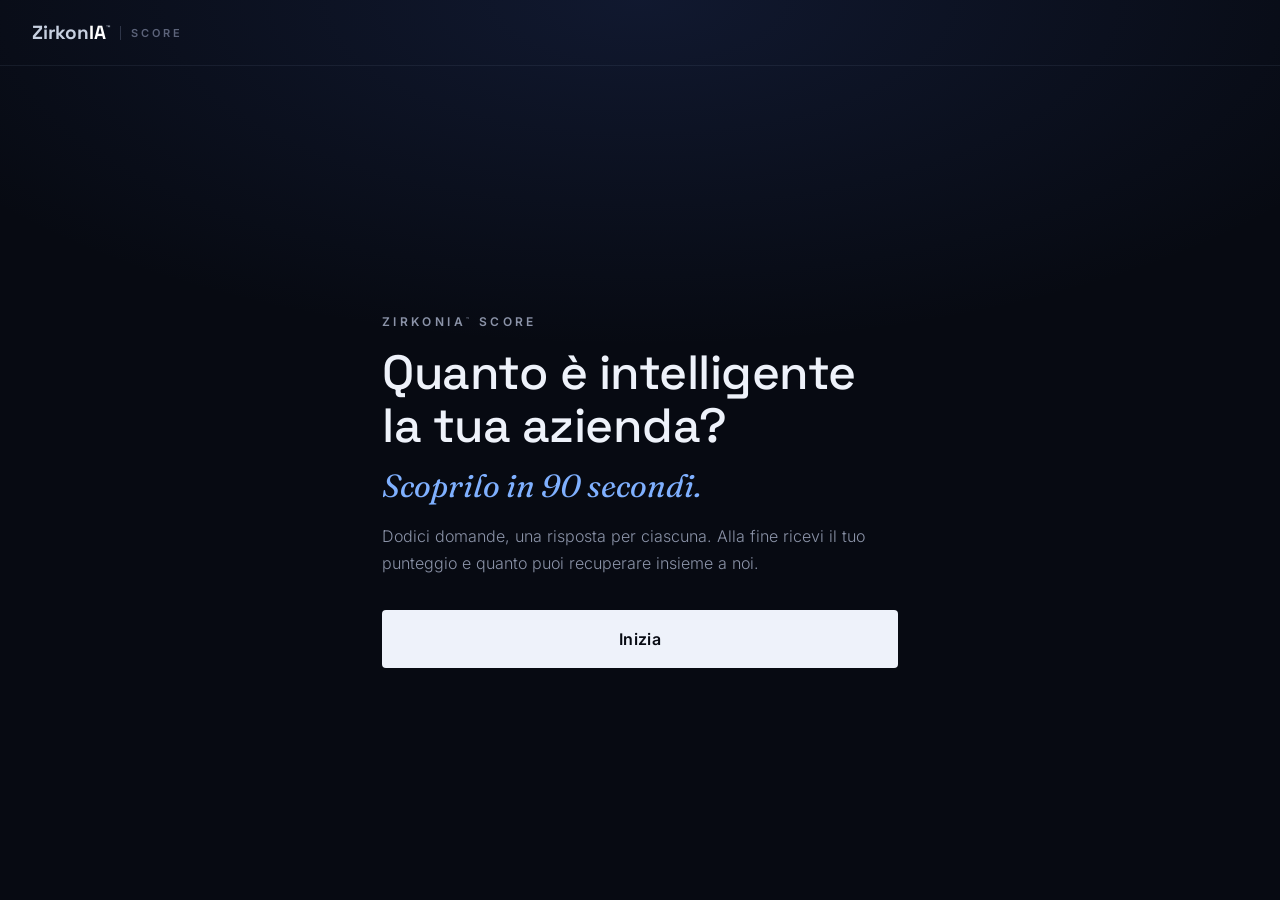
==== quiz/index.html @ eda387d1 "ZirkonIA Score: quiz su zirkonia.ai/quiz e pulsanti della landing verso il quiz - quiz/: 12 domande," ====
<!DOCTYPE html>
<html lang="it">
<head>
<meta charset="UTF-8">
<meta name="viewport" content="width=device-width, initial-scale=1, viewport-fit=cover">
<title>ZirkonIA Score | Quanto è intelligente la tua azienda?</title>
<meta name="description" content="Dodici domande, 90 secondi: scopri lo ZirkonIA Score della tua azienda e quanto puoi recuperare con un second brain.">
<meta name="robots" content="noindex">
<meta name="theme-color" content="#070a12">
<link rel="icon" href="../favicon.ico" sizes="any">
<link rel="apple-touch-icon" href="../apple-touch-icon.png">
<link rel="stylesheet" href="../fonts.css">
<link rel="stylesheet" href="quiz.css">
</head>
<body>

<header class="qz-nav">
  <a class="qz-logo" href="../" aria-label="ZirkonIA, torna al sito">Zirkon<span class="ia">IA</span><sup class="tm">™</sup></a>
  <span class="qz-nav-label">Score</span>
</header>

<main id="app" class="qz-main">

  <!-- Schermata 0: apertura -->
  <section class="qz-screen is-active" data-screen="intro" aria-labelledby="intro-title">
    <span class="qz-kicker">ZirkonIA<sup class="tm">™</sup> Score</span>
    <h1 id="intro-title" class="qz-title" tabindex="-1">Quanto è intelligente la tua azienda?</h1>
    <p class="qz-sub"><em>Scoprilo in 90 secondi.</em></p>
    <p class="qz-text">Dodici domande, una risposta per ciascuna. Alla fine ricevi il tuo punteggio e quanto puoi recuperare insieme a noi.</p>
    <button type="button" class="qz-btn qz-btn-primary" id="startBtn">Inizia</button>
  </section>

  <!-- Schermate 1-12: domande (riempite da quiz.js) -->
  <section class="qz-screen" data-screen="question" aria-live="polite">
    <div class="qz-progress" role="progressbar" aria-valuemin="0" aria-valuemax="12" aria-valuenow="0" aria-label="Avanzamento del quiz">
      <div class="qz-progress-bar" id="progressBar"></div>
    </div>
    <div class="qz-meta"><span id="qCount">1 / 12</span><span id="qDim"></span></div>
    <div class="qz-question" id="questionBox">
      <h2 class="qz-q" id="qText" tabindex="-1"></h2>
      <div class="qz-options" id="qOptions" role="group" aria-labelledby="qText"></div>
    </div>
    <button type="button" class="qz-back" id="backBtn">← Indietro</button>
  </section>

  <!-- Schermata 13: contatti -->
  <section class="qz-screen" data-screen="form" aria-labelledby="form-title">
    <span class="qz-kicker">12 risposte su 12</span>
    <h2 id="form-title" class="qz-congrats" tabindex="-1"><span class="qz-congrats-pre">Complimenti, sei</span> <span id="congratsArch" class="qz-congrats-arch"></span></h2>
    <p class="qz-congrats-sub" id="congratsSub"></p>
    <p class="qz-ready">Il tuo ZirkonIA<sup class="tm">™</sup> Score è pronto</p>

    <!-- anteprima: punteggio di oggi visibile, il resto si sblocca con i dati -->
    <div class="qz-teaser">
      <div class="qz-ring" role="img" aria-label="Il tuo punteggio oggi">
        <svg viewBox="0 0 120 120" aria-hidden="true">
          <defs><linearGradient id="ringGrad" x1="0" y1="0" x2="1" y2="1"><stop offset="0" stop-color="#4d7fff"/><stop offset="1" stop-color="#7fb0ff"/></linearGradient></defs>
          <circle class="qz-ring-bg" cx="60" cy="60" r="52"/>
          <circle class="qz-ring-pot" id="ringPot" cx="60" cy="60" r="52"/>
          <circle class="qz-ring-now" id="ringNow" cx="60" cy="60" r="52"/>
        </svg>
        <div class="qz-ring-num"><b id="teaserScore">0</b><span>su 100</span></div>
      </div>
      <div class="qz-teaser-side">
        <p class="qz-teaser-label" id="teaserLabel">Oggi</p>
        <ul class="qz-locked" aria-label="Da sbloccare">
          <li><span>Con ZirkonIA</span><b class="qz-blur" aria-hidden="true">88</b></li>
          <li><span>Valore asset</span><b class="qz-blur" aria-hidden="true">€ 12.500</b></li>
        </ul>
      </div>
    </div>

    <p class="qz-section-kicker">Cosa ricevi</p>

    <div class="qz-report-card">
      <span class="qz-ico" aria-hidden="true"><svg viewBox="0 0 24 24" width="20" height="20" fill="none" stroke="currentColor" stroke-width="1.7" stroke-linecap="round" stroke-linejoin="round"><rect x="3" y="5" width="18" height="14" rx="2"/><path d="m3 7 9 6 9-6"/></svg></span>
      <div>
        <b>Il report completo via email</b>
        <span>Cinque dimensioni · potenziale · valore degli asset</span>
      </div>
    </div>

    <div class="qz-consult" aria-labelledby="consult-title">
      <div class="qz-consult-glow" aria-hidden="true"></div>
      <div class="qz-consult-top">
        <span class="qz-badge">Gratuita</span>
        <span class="qz-consult-ico" aria-hidden="true"><svg viewBox="0 0 24 24" width="22" height="22" fill="none" stroke="currentColor" stroke-width="1.7" stroke-linecap="round" stroke-linejoin="round"><circle cx="9" cy="8" r="3.2"/><circle cx="17" cy="9.5" r="2.6"/><path d="M3 20c0-3.3 2.7-6 6-6s6 2.7 6 6"/><path d="M15 14.6c.6-.2 1.3-.3 2-.3 2.8 0 4.5 2 4.5 5"/></svg></span>
      </div>
      <p class="qz-consult-eyebrow">In più, per te</p>
      <h3 id="consult-title" class="qz-consult-title">Consulenza<br><span class="qz-nowrap qz-hl">one-to-one</span></h3>
      <p class="qz-consult-sub">Il tuo risultato letto insieme, sulla <em>tua</em> azienda.</p>
      <ul class="qz-consult-list">
        <li><span class="qz-check-ico" aria-hidden="true"><svg viewBox="0 0 24 24" width="14" height="14" fill="none" stroke="currentColor" stroke-width="2.4" stroke-linecap="round" stroke-linejoin="round"><path d="m5 12 5 5 9-10"/></svg></span><div><b>Leggiamo insieme il tuo ZirkonIA™ Score</b>Dimensione per dimensione, da dove parti e dove puoi arrivare.</div></li>
        <li><span class="qz-check-ico" aria-hidden="true"><svg viewBox="0 0 24 24" width="14" height="14" fill="none" stroke="currentColor" stroke-width="2.4" stroke-linecap="round" stroke-linejoin="round"><path d="m5 12 5 5 9-10"/></svg></span><div><b>Scegliamo le priorità</b>Gli asset che danno più valore alla tua azienda, nell'ordine giusto.</div></li>
        <li><span class="qz-check-ico" aria-hidden="true"><svg viewBox="0 0 24 24" width="14" height="14" fill="none" stroke="currentColor" stroke-width="2.4" stroke-linecap="round" stroke-linejoin="round"><path d="m5 12 5 5 9-10"/></svg></span><div><b>Quantifichiamo l'impatto sulla tua realtà</b>Più margine, più tempo per te, meno costi ed errori: misurato sul tuo caso.</div></li>
      </ul>
      <p class="qz-consult-foot"><span class="qz-avatars" aria-hidden="true"><i>F</i><i>C</i></span>Con Federico e Cristiano del team ZirkonIA™</p>
    </div>

    <p class="qz-form-intro"><b>Sblocca il tuo risultato completo</b>Ti mostriamo subito il tuo potenziale con ZirkonIA™ e ti inviamo il report con l’invito alla consulenza.</p>
    <form id="leadForm" class="qz-form" novalidate>
      <label class="qz-field"><span>Nome</span>
        <input type="text" name="nome" autocomplete="name" required maxlength="80"></label>
      <label class="qz-field"><span>Azienda</span>
        <input type="text" name="azienda" autocomplete="organization" required maxlength="120"></label>
      <label class="qz-field"><span>Email</span>
        <input type="email" name="email" autocomplete="email" inputmode="email" required maxlength="160"></label>
      <label class="qz-field"><span>Cellulare</span>
        <input type="tel" name="cellulare" autocomplete="tel" inputmode="tel" required maxlength="30"></label>
      <!-- campo trappola contro i bot: le persone non lo vedono -->
      <label class="qz-hp" aria-hidden="true">Sito web <input type="text" name="sito" tabindex="-1" autocomplete="off"></label>
      <label class="qz-check">
        <input type="checkbox" name="privacy" required>
        <span>Ho letto l’<button type="button" class="qz-link" id="privacyOpen">informativa sulla privacy</button> e acconsento al trattamento dei miei dati per ricevere il report ed essere ricontattato per la consulenza gratuita.</span>
      </label>
      <p class="qz-error" id="formError" role="alert" hidden></p>
      <button type="submit" class="qz-btn qz-btn-primary qz-btn-glow" id="submitBtn">Scopri il tuo ZirkonIA Score <span aria-hidden="true">→</span></button>
    </form>
    <button type="button" class="qz-back" id="formBackBtn">← Indietro</button>
  </section>

  <!-- Schermata 14: risultato -->
  <section class="qz-screen" data-screen="result" aria-labelledby="result-title">
    <span class="qz-kicker qz-kicker-ok">✓ Risultato sbloccato</span>
    <p class="qz-congrats-pre qz-hello" id="resHello"></p>
    <h2 id="result-title" class="qz-congrats-arch qz-result-arch" tabindex="-1"></h2>
    <p class="qz-congrats-sub" id="archSub"></p>

    <div class="qz-card qz-result-card">
      <div class="qz-scale" aria-hidden="true">
        <div class="qz-scale-track">
          <div class="qz-scale-now" id="barNow"></div>
          <div class="qz-scale-gap" id="barGap"></div>
        </div>
        <div class="qz-marker qz-marker-now" id="mkNow"><b id="scoreNow">0</b><span>Oggi</span></div>
        <div class="qz-marker qz-marker-pot" id="mkPot"><b id="scorePot">0</b><span>Con ZirkonIA</span></div>
        <div class="qz-scale-ends"><span>0</span><span>100</span></div>
      </div>
      <p class="sr-only" id="scoreText"></p>
      <p class="qz-gap" id="gapText"></p>
    </div>

    <p class="qz-section-kicker">Un assaggio del tuo report</p>
    <ul class="qz-hints" id="hints"></ul>

    <div class="qz-mail" id="mailCard">
      <span class="qz-ico" aria-hidden="true"><svg viewBox="0 0 24 24" width="22" height="22" fill="none" stroke="currentColor" stroke-width="1.7" stroke-linecap="round" stroke-linejoin="round"><rect x="3" y="5" width="18" height="14" rx="2"/><path d="m3 7 9 6 9-6"/></svg></span>
      <div>
        <b>Controlla la tua email</b>
        <span id="mailText">Ti abbiamo inviato il report completo.</span>
        <small>Non lo trovi? Guarda anche in Spam o in Promozioni.</small>
        <small class="qz-mail-test" id="mailTest" hidden>Anteprima: l’invio non è ancora collegato.</small>
      </div>
    </div>

    <div class="qz-consult qz-consult-cta">
      <div class="qz-consult-glow" aria-hidden="true"></div>
      <div class="qz-consult-top"><span class="qz-badge">Gratuita</span></div>
      <h3 class="qz-consult-title">Il prossimo passo:<br><span class="qz-hl">consulenza one-to-one</span></h3>
      <p class="qz-consult-sub">Leggiamo insieme il tuo risultato e trasformiamo i punti da recuperare in un percorso concreto.</p>
      <a class="qz-btn qz-btn-primary qz-btn-glow" id="bookBtn" href="#" target="_blank" rel="noopener">Prenota la tua consulenza <span aria-hidden="true">→</span></a>
    </div>
  </section>

</main>

<!-- Informativa privacy del quiz: BOZZA da far verificare a un professionista -->
<dialog class="qz-dialog" id="privacyDialog" aria-labelledby="privacy-title">
  <div class="qz-dialog-head">
    <h2 id="privacy-title">Informativa sulla privacy dello ZirkonIA<sup class="tm">™</sup> Score</h2>
    <button type="button" class="qz-close" id="privacyClose" aria-label="Chiudi">✕</button>
  </div>
  <div class="qz-dialog-body">
    <p><strong>Titolare del trattamento</strong>: CristianoGMusa di Giuseppe Musa (P.IVA 03643440922), Via Salvatore Cambosu, 42 - 09047 Selargius (CA), marchio commerciale Com &amp; Key Experience, che offre ZirkonIA™. Contatti: communikeyexperience@gmail.com, PEC cristianogmusa@postecert.it.</p>
    <p><strong>Dati raccolti</strong>: nome, azienda, email, cellulare e le risposte alle dodici domande, con il punteggio calcolato.</p>
    <p><strong>Perché</strong>: inviarti il report con il tuo ZirkonIA™ Score e ricontattarti per proporti la consulenza gratuita collegata al risultato. Base giuridica: il tuo consenso e le misure precontrattuali adottate su tua richiesta (art. 6.1.a e 6.1.b GDPR). Non usiamo i dati per pubblicità di terzi e non li vendiamo.</p>
    <p><strong>Chi li tratta</strong>: Google (Fogli, Drive e Gmail), dove salviamo le risposte e da cui inviamo il report; GitHub, che ospita la pagina. Questi fornitori possono trattare i dati anche negli Stati Uniti, con le garanzie previste dal GDPR.</p>
    <p><strong>Per quanto tempo</strong>: se non nasce una collaborazione, al massimo 24 mesi dall’ultimo contatto.</p>
    <p><strong>I tuoi diritti</strong>: accesso, correzione, cancellazione, limitazione, opposizione, portabilità e revoca del consenso in qualsiasi momento, scrivendo ai contatti sopra. Puoi anche presentare reclamo al Garante per la protezione dei dati personali.</p>
  </div>
</dialog>

<script src="data.js"></script>
<script src="score.js"></script>
<script src="quiz.js"></script>
</body>
</html>
---- fonts.css ----
/* Caratteri ospitati sul sito (da Google Fonts, licenza SIL Open Font License): solo sottoinsiemi latin e latin-ext */
/* latin-ext */
@font-face {
  font-family: 'Fraunces';
  font-style: italic;
  font-weight: 300;
  font-display: swap;
  src: url(fonts/fraunces-latin-ext-1.woff2) format('woff2');
  unicode-range: U+0100-02BA, U+02BD-02C5, U+02C7-02CC, U+02CE-02D7, U+02DD-02FF, U+0304, U+0308, U+0329, U+1D00-1DBF, U+1E00-1E9F, U+1EF2-1EFF, U+2020, U+20A0-20AB, U+20AD-20C4, U+2113, U+2C60-2C7F, U+A720-A7FF;
}
/* latin */
@font-face {
  font-family: 'Fraunces';
  font-style: italic;
  font-weight: 300;
  font-display: swap;
  src: url(fonts/fraunces-latin-2.woff2) format('woff2');
  unicode-range: U+0000-00FF, U+0131, U+0152-0153, U+02BB-02BC, U+02C6, U+02DA, U+02DC, U+0304, U+0308, U+0329, U+2000-206F, U+20AC, U+2122, U+2191, U+2193, U+2212, U+2215, U+FEFF, U+FFFD;
}
/* latin-ext */
@font-face {
  font-family: 'Fraunces';
  font-style: italic;
  font-weight: 400;
  font-display: swap;
  src: url(fonts/fraunces-latin-ext-1.woff2) format('woff2');
  unicode-range: U+0100-02BA, U+02BD-02C5, U+02C7-02CC, U+02CE-02D7, U+02DD-02FF, U+0304, U+0308, U+0329, U+1D00-1DBF, U+1E00-1E9F, U+1EF2-1EFF, U+2020, U+20A0-20AB, U+20AD-20C4, U+2113, U+2C60-2C7F, U+A720-A7FF;
}
/* latin */
@font-face {
  font-family: 'Fraunces';
  font-style: italic;
  font-weight: 400;
  font-display: swap;
  src: url(fonts/fraunces-latin-2.woff2) format('woff2');
  unicode-range: U+0000-00FF, U+0131, U+0152-0153, U+02BB-02BC, U+02C6, U+02DA, U+02DC, U+0304, U+0308, U+0329, U+2000-206F, U+20AC, U+2122, U+2191, U+2193, U+2212, U+2215, U+FEFF, U+FFFD;
}
/* latin-ext */
@font-face {
  font-family: 'Fraunces';
  font-style: italic;
  font-weight: 500;
  font-display: swap;
  src: url(fonts/fraunces-latin-ext-1.woff2) format('woff2');
  unicode-range: U+0100-02BA, U+02BD-02C5, U+02C7-02CC, U+02CE-02D7, U+02DD-02FF, U+0304, U+0308, U+0329, U+1D00-1DBF, U+1E00-1E9F, U+1EF2-1EFF, U+2020, U+20A0-20AB, U+20AD-20C4, U+2113, U+2C60-2C7F, U+A720-A7FF;
}
/* latin */
@font-face {
  font-family: 'Fraunces';
  font-style: italic;
  font-weight: 500;
  font-display: swap;
  src: url(fonts/fraunces-latin-2.woff2) format('woff2');
  unicode-range: U+0000-00FF, U+0131, U+0152-0153, U+02BB-02BC, U+02C6, U+02DA, U+02DC, U+0304, U+0308, U+0329, U+2000-206F, U+20AC, U+2122, U+2191, U+2193, U+2212, U+2215, U+FEFF, U+FFFD;
}
/* latin-ext */
@font-face {
  font-family: 'Fraunces';
  font-style: normal;
  font-weight: 400;
  font-display: swap;
  src: url(fonts/fraunces-latin-ext-3.woff2) format('woff2');
  unicode-range: U+0100-02BA, U+02BD-02C5, U+02C7-02CC, U+02CE-02D7, U+02DD-02FF, U+0304, U+0308, U+0329, U+1D00-1DBF, U+1E00-1E9F, U+1EF2-1EFF, U+2020, U+20A0-20AB, U+20AD-20C4, U+2113, U+2C60-2C7F, U+A720-A7FF;
}
/* latin */
@font-face {
  font-family: 'Fraunces';
  font-style: normal;
  font-weight: 400;
  font-display: swap;
  src: url(fonts/fraunces-latin-4.woff2) format('woff2');
  unicode-range: U+0000-00FF, U+0131, U+0152-0153, U+02BB-02BC, U+02C6, U+02DA, U+02DC, U+0304, U+0308, U+0329, U+2000-206F, U+20AC, U+2122, U+2191, U+2193, U+2212, U+2215, U+FEFF, U+FFFD;
}
/* latin-ext */
@font-face {
  font-family: 'Inter';
  font-style: normal;
  font-weight: 300;
  font-display: swap;
  src: url(fonts/inter-latin-ext-5.woff2) format('woff2');
  unicode-range: U+0100-02BA, U+02BD-02C5, U+02C7-02CC, U+02CE-02D7, U+02DD-02FF, U+0304, U+0308, U+0329, U+1D00-1DBF, U+1E00-1E9F, U+1EF2-1EFF, U+2020, U+20A0-20AB, U+20AD-20C4, U+2113, U+2C60-2C7F, U+A720-A7FF;
}
/* latin */
@font-face {
  font-family: 'Inter';
  font-style: normal;
  font-weight: 300;
  font-display: swap;
  src: url(fonts/inter-latin-6.woff2) format('woff2');
  unicode-range: U+0000-00FF, U+0131, U+0152-0153, U+02BB-02BC, U+02C6, U+02DA, U+02DC, U+0304, U+0308, U+0329, U+2000-206F, U+20AC, U+2122, U+2191, U+2193, U+2212, U+2215, U+FEFF, U+FFFD;
}
/* latin-ext */
@font-face {
  font-family: 'Inter';
  font-style: normal;
  font-weight: 400;
  font-display: swap;
  src: url(fonts/inter-latin-ext-5.woff2) format('woff2');
  unicode-range: U+0100-02BA, U+02BD-02C5, U+02C7-02CC, U+02CE-02D7, U+02DD-02FF, U+0304, U+0308, U+0329, U+1D00-1DBF, U+1E00-1E9F, U+1EF2-1EFF, U+2020, U+20A0-20AB, U+20AD-20C4, U+2113, U+2C60-2C7F, U+A720-A7FF;
}
/* latin */
@font-face {
  font-family: 'Inter';
  font-style: normal;
  font-weight: 400;
  font-display: swap;
  src: url(fonts/inter-latin-6.woff2) format('woff2');
  unicode-range: U+0000-00FF, U+0131, U+0152-0153, U+02BB-02BC, U+02C6, U+02DA, U+02DC, U+0304, U+0308, U+0329, U+2000-206F, U+20AC, U+2122, U+2191, U+2193, U+2212, U+2215, U+FEFF, U+FFFD;
}
/* latin-ext */
@font-face {
  font-family: 'Inter';
  font-style: normal;
  font-weight: 500;
  font-display: swap;
  src: url(fonts/inter-latin-ext-5.woff2) format('woff2');
  unicode-range: U+0100-02BA, U+02BD-02C5, U+02C7-02CC, U+02CE-02D7, U+02DD-02FF, U+0304, U+0308, U+0329, U+1D00-1DBF, U+1E00-1E9F, U+1EF2-1EFF, U+2020, U+20A0-20AB, U+20AD-20C4, U+2113, U+2C60-2C7F, U+A720-A7FF;
}
/* latin */
@font-face {
  font-family: 'Inter';
  font-style: normal;
  font-weight: 500;
  font-display: swap;
  src: url(fonts/inter-latin-6.woff2) format('woff2');
  unicode-range: U+0000-00FF, U+0131, U+0152-0153, U+02BB-02BC, U+02C6, U+02DA, U+02DC, U+0304, U+0308, U+0329, U+2000-206F, U+20AC, U+2122, U+2191, U+2193, U+2212, U+2215, U+FEFF, U+FFFD;
}
/* latin-ext */
@font-face {
  font-family: 'Inter';
  font-style: normal;
  font-weight: 600;
  font-display: swap;
  src: url(fonts/inter-latin-ext-5.woff2) format('woff2');
  unicode-range: U+0100-02BA, U+02BD-02C5, U+02C7-02CC, U+02CE-02D7, U+02DD-02FF, U+0304, U+0308, U+0329, U+1D00-1DBF, U+1E00-1E9F, U+1EF2-1EFF, U+2020, U+20A0-20AB, U+20AD-20C4, U+2113, U+2C60-2C7F, U+A720-A7FF;
}
/* latin */
@font-face {
  font-family: 'Inter';
  font-style: normal;
  font-weight: 600;
  font-display: swap;
  src: url(fonts/inter-latin-6.woff2) format('woff2');
  unicode-range: U+0000-00FF, U+0131, U+0152-0153, U+02BB-02BC, U+02C6, U+02DA, U+02DC, U+0304, U+0308, U+0329, U+2000-206F, U+20AC, U+2122, U+2191, U+2193, U+2212, U+2215, U+FEFF, U+FFFD;
}
/* latin-ext */
@font-face {
  font-family: 'Space Grotesk';
  font-style: normal;
  font-weight: 300;
  font-display: swap;
  src: url(fonts/space-grotesk-latin-ext-7.woff2) format('woff2');
  unicode-range: U+0100-02BA, U+02BD-02C5, U+02C7-02CC, U+02CE-02D7, U+02DD-02FF, U+0304, U+0308, U+0329, U+1D00-1DBF, U+1E00-1E9F, U+1EF2-1EFF, U+2020, U+20A0-20AB, U+20AD-20C4, U+2113, U+2C60-2C7F, U+A720-A7FF;
}
/* latin */
@font-face {
  font-family: 'Space Grotesk';
  font-style: normal;
  font-weight: 300;
  font-display: swap;
  src: url(fonts/space-grotesk-latin-8.woff2) format('woff2');
  unicode-range: U+0000-00FF, U+0131, U+0152-0153, U+02BB-02BC, U+02C6, U+02DA, U+02DC, U+0304, U+0308, U+0329, U+2000-206F, U+20AC, U+2122, U+2191, U+2193, U+2212, U+2215, U+FEFF, U+FFFD;
}
/* latin-ext */
@font-face {
  font-family: 'Space Grotesk';
  font-style: normal;
  font-weight: 400;
  font-display: swap;
  src: url(fonts/space-grotesk-latin-ext-7.woff2) format('woff2');
  unicode-range: U+0100-02BA, U+02BD-02C5, U+02C7-02CC, U+02CE-02D7, U+02DD-02FF, U+0304, U+0308, U+0329, U+1D00-1DBF, U+1E00-1E9F, U+1EF2-1EFF, U+2020, U+20A0-20AB, U+20AD-20C4, U+2113, U+2C60-2C7F, U+A720-A7FF;
}
/* latin */
@font-face {
  font-family: 'Space Grotesk';
  font-style: normal;
  font-weight: 400;
  font-display: swap;
  src: url(fonts/space-grotesk-latin-8.woff2) format('woff2');
  unicode-range: U+0000-00FF, U+0131, U+0152-0153, U+02BB-02BC, U+02C6, U+02DA, U+02DC, U+0304, U+0308, U+0329, U+2000-206F, U+20AC, U+2122, U+2191, U+2193, U+2212, U+2215, U+FEFF, U+FFFD;
}
/* latin-ext */
@font-face {
  font-family: 'Space Grotesk';
  font-style: normal;
  font-weight: 500;
  font-display: swap;
  src: url(fonts/space-grotesk-latin-ext-7.woff2) format('woff2');
  unicode-range: U+0100-02BA, U+02BD-02C5, U+02C7-02CC, U+02CE-02D7, U+02DD-02FF, U+0304, U+0308, U+0329, U+1D00-1DBF, U+1E00-1E9F, U+1EF2-1EFF, U+2020, U+20A0-20AB, U+20AD-20C4, U+2113, U+2C60-2C7F, U+A720-A7FF;
}
/* latin */
@font-face {
  font-family: 'Space Grotesk';
  font-style: normal;
  font-weight: 500;
  font-display: swap;
  src: url(fonts/space-grotesk-latin-8.woff2) format('woff2');
  unicode-range: U+0000-00FF, U+0131, U+0152-0153, U+02BB-02BC, U+02C6, U+02DA, U+02DC, U+0304, U+0308, U+0329, U+2000-206F, U+20AC, U+2122, U+2191, U+2193, U+2212, U+2215, U+FEFF, U+FFFD;
}
/* latin-ext */
@font-face {
  font-family: 'Space Grotesk';
  font-style: normal;
  font-weight: 600;
  font-display: swap;
  src: url(fonts/space-grotesk-latin-ext-7.woff2) format('woff2');
  unicode-range: U+0100-02BA, U+02BD-02C5, U+02C7-02CC, U+02CE-02D7, U+02DD-02FF, U+0304, U+0308, U+0329, U+1D00-1DBF, U+1E00-1E9F, U+1EF2-1EFF, U+2020, U+20A0-20AB, U+20AD-20C4, U+2113, U+2C60-2C7F, U+A720-A7FF;
}
/* latin */
@font-face {
  font-family: 'Space Grotesk';
  font-style: normal;
  font-weight: 600;
  font-display: swap;
  src: url(fonts/space-grotesk-latin-8.woff2) format('woff2');
  unicode-range: U+0000-00FF, U+0131, U+0152-0153, U+02BB-02BC, U+02C6, U+02DA, U+02DC, U+0304, U+0308, U+0329, U+2000-206F, U+20AC, U+2122, U+2191, U+2193, U+2212, U+2215, U+FEFF, U+FFFD;
}
/* latin-ext */
@font-face {
  font-family: 'Space Grotesk';
  font-style: normal;
  font-weight: 700;
  font-display: swap;
  src: url(fonts/space-grotesk-latin-ext-7.woff2) format('woff2');
  unicode-range: U+0100-02BA, U+02BD-02C5, U+02C7-02CC, U+02CE-02D7, U+02DD-02FF, U+0304, U+0308, U+0329, U+1D00-1DBF, U+1E00-1E9F, U+1EF2-1EFF, U+2020, U+20A0-20AB, U+20AD-20C4, U+2113, U+2C60-2C7F, U+A720-A7FF;
}
/* latin */
@font-face {
  font-family: 'Space Grotesk';
  font-style: normal;
  font-weight: 700;
  font-display: swap;
  src: url(fonts/space-grotesk-latin-8.woff2) format('woff2');
  unicode-range: U+0000-00FF, U+0131, U+0152-0153, U+02BB-02BC, U+02C6, U+02DA, U+02DC, U+0304, U+0308, U+0329, U+2000-206F, U+20AC, U+2122, U+2191, U+2193, U+2212, U+2215, U+FEFF, U+FFFD;
}

/* Montserrat (blocco in stile pieghevole), ospitato in locale */
/* latin-ext */
@font-face {
  font-family: 'Montserrat';
  font-style: normal;
  font-weight: 400 800;
  font-display: swap;
  src: url(fonts/montserrat-latin-ext.woff2) format('woff2');
  unicode-range: U+0100-02BA, U+02BD-02C5, U+02C7-02CC, U+02CE-02D7, U+02DD-02FF, U+0304, U+0308, U+0329, U+1D00-1DBF, U+1E00-1E9F, U+1EF2-1EFF, U+2020, U+20A0-20AB, U+20AD-20C0, U+2113, U+2C60-2C7F, U+A720-A7FF;
}
/* latin */
@font-face {
  font-family: 'Montserrat';
  font-style: normal;
  font-weight: 400 800;
  font-display: swap;
  src: url(fonts/montserrat-latin.woff2) format('woff2');
  unicode-range: U+0000-00FF, U+0131, U+0152-0153, U+02BB-02BC, U+02C6, U+02DA, U+02DC, U+0304, U+0308, U+0329, U+2000-206F, U+20AC, U+2122, U+2191, U+2193, U+2212, U+2215, U+FEFF, U+FFFD;
}
---- quiz/quiz.css ----
/* ZirkonIA Score: stile mobile-first, palette e caratteri del sito zirkonia.ai */
:root{
  --bg:#070a12; --bg-2:#0c1120;
  --ink:#eef2fa; --ink-dim:#8b93a8; --ink-faint:#5c637a;
  --silver:#c7d0e0; --glow:#4d7fff; --glow-2:#7fb0ff;
  --line:rgba(140,155,185,0.14); --line-2:rgba(140,155,185,0.28);
  --gold:#ffb84d;
}
*{ margin:0; padding:0; box-sizing:border-box; }
html,body{ background:var(--bg); color:var(--ink); font-family:'Inter',sans-serif; min-height:100%; -webkit-text-size-adjust:100%; }
body{
  min-height:100vh; min-height:100dvh; display:flex; flex-direction:column;
  background: radial-gradient(ellipse 90% 55% at 50% 0%, rgba(60,90,180,0.18), transparent 70%), var(--bg);
}
::selection{ background:rgba(77,127,255,0.35); }
em{ font-family:'Fraunces',serif; font-style:italic; font-weight:400; color:var(--glow-2); }
sup.tm{ font-size:.42em; font-weight:500; line-height:1; vertical-align:baseline; position:relative; top:-1.05em; margin-left:.08em; }
.sr-only{ position:absolute; width:1px; height:1px; padding:0; margin:-1px; overflow:hidden; clip:rect(0,0,0,0); white-space:nowrap; border:0; }
:focus-visible{ outline:2px solid var(--glow-2); outline-offset:3px; border-radius:4px; }

/* nav */
.qz-nav{ display:flex; align-items:center; gap:10px; padding:18px 22px; border-bottom:1px solid rgba(140,155,185,0.1); }
.qz-logo{ font-family:'Space Grotesk',sans-serif; font-weight:700; font-size:19px; letter-spacing:-0.01em; color:var(--silver); text-decoration:none; }
.qz-logo .ia{ color:#fff; }
.qz-nav-label{ font-size:11px; font-weight:600; letter-spacing:.28em; text-transform:uppercase; color:var(--ink-faint); padding-left:10px; border-left:1px solid var(--line-2); }

/* schermate */
.qz-main{ flex:1; width:100%; max-width:560px; margin:0 auto; padding:28px 22px 40px; display:flex; }
.qz-screen{ display:none; width:100%; flex-direction:column; }
.qz-screen.is-active{ display:flex; animation:qzIn .32s ease both; }
.qz-screen[data-screen="intro"]{ justify-content:center; min-height:70vh; }
@keyframes qzIn{ from{ opacity:0; transform:translateY(12px); } to{ opacity:1; transform:none; } }

.qz-kicker{ display:block; font-size:12px; font-weight:600; letter-spacing:.28em; text-transform:uppercase; color:var(--ink-dim); margin-bottom:18px; }
.qz-title{ font-family:'Space Grotesk',sans-serif; font-weight:500; font-size:clamp(34px,9vw,48px); line-height:1.1; letter-spacing:-0.01em; outline:none; }
.qz-title-sm{ font-size:clamp(28px,7.5vw,38px); }
.qz-sub{ margin-top:14px; font-size:clamp(24px,6.5vw,32px); line-height:1.2; }
.qz-text{ margin-top:18px; font-size:16px; font-weight:300; line-height:1.7; color:var(--ink-dim); }

/* bottoni */
.qz-btn{
  display:block; width:100%; margin-top:32px; text-align:center; text-decoration:none;
  font-family:'Inter',sans-serif; font-size:16px; font-weight:600; letter-spacing:.02em;
  padding:18px 24px; min-height:56px; border-radius:4px; border:1px solid transparent; cursor:pointer;
  transition:background .2s ease, transform .1s ease;
}
.qz-btn-primary{ background:var(--ink); color:var(--bg); }
.qz-btn-primary:hover{ background:var(--glow-2); }
.qz-btn-primary:active{ transform:scale(.985); }
.qz-btn[disabled]{ opacity:.6; cursor:progress; }
.qz-back{
  align-self:flex-start; margin-top:22px; padding:12px 4px; min-height:44px;
  background:none; border:none; color:var(--ink-dim); font:500 15px 'Inter',sans-serif; cursor:pointer;
}
.qz-back:hover{ color:var(--ink); }
.qz-back[hidden]{ display:none; }

/* domande */
.qz-progress{ height:4px; background:var(--line); border-radius:2px; overflow:hidden; }
.qz-progress-bar{ height:100%; width:0; background:linear-gradient(90deg,var(--glow),var(--glow-2)); transition:width .35s ease; }
.qz-meta{ display:flex; justify-content:space-between; gap:12px; margin:12px 0 22px; font-size:12px; font-weight:600; letter-spacing:.14em; text-transform:uppercase; color:var(--ink-faint); }
.qz-meta #qCount{ flex:none; white-space:nowrap; }
.qz-meta #qDim{ text-align:right; letter-spacing:.06em; }
.qz-question{ transition:opacity .18s ease, transform .18s ease; }
.qz-question.is-leaving{ opacity:0; transform:translateX(-18px); }
.qz-question.is-entering{ opacity:0; transform:translateX(18px); }
.qz-q{ font-family:'Space Grotesk',sans-serif; font-weight:500; font-size:clamp(21px,5.6vw,26px); line-height:1.3; outline:none; }
.qz-options{ display:flex; flex-direction:column; gap:10px; margin-top:22px; }
.qz-opt{
  width:100%; text-align:left; min-height:60px; padding:15px 16px;
  display:flex; align-items:center; gap:14px;
  background:rgba(140,155,185,0.06); color:var(--ink);
  border:1px solid var(--line-2); border-radius:6px;
  font:400 15.5px/1.45 'Inter',sans-serif; cursor:pointer;
  transition:border-color .15s ease, background .15s ease;
  -webkit-tap-highlight-color:transparent;
}
.qz-opt .dot{ flex:none; width:20px; height:20px; border-radius:50%; border:1.5px solid var(--ink-faint); transition:all .15s ease; }
.qz-opt:hover{ border-color:rgba(127,176,255,.55); }
.qz-opt[aria-pressed="true"]{ border-color:var(--glow-2); background:rgba(77,127,255,0.16); }
.qz-opt-unsure{ margin-top:4px; background:transparent; border-style:dashed; color:var(--silver); }
.qz-opt[aria-pressed="true"] .dot{ border-color:var(--glow-2); background:var(--glow-2); box-shadow:inset 0 0 0 4px var(--bg); }

/* apertura gratificante della schermata del form */
.qz-congrats{ font-family:'Space Grotesk',sans-serif; font-weight:500; font-size:clamp(22px,6vw,28px); line-height:1.15; color:var(--silver); outline:none; }
.qz-congrats-pre{ display:block; }
.qz-congrats-arch{ display:block; margin-top:4px; font-family:'Fraunces',serif; font-style:italic; font-weight:400; font-size:clamp(50px,15vw,72px); line-height:1;
  color:#fff; text-shadow:0 0 22px rgba(127,176,255,.55), 0 0 50px rgba(77,127,255,.3); animation:qzPop .7s .15s cubic-bezier(.2,.9,.3,1.2) both; }
@keyframes qzPop{ from{ opacity:0; transform:scale(.85) translateY(8px); } to{ opacity:1; transform:none; } }
.qz-congrats-sub{ margin-top:12px; font-size:16px; line-height:1.55; color:var(--ink-dim); }
.qz-ready{ margin-top:20px; font-size:12px; font-weight:600; letter-spacing:.2em; text-transform:uppercase; color:var(--glow-2); }
.qz-ready sup.tm{ top:-.6em; }

/* anteprima del punteggio nella schermata del form */
.qz-teaser{
  display:flex; align-items:center; gap:20px; margin-top:12px; padding:18px;
  border:1px solid var(--line-2); border-radius:8px;
  background:radial-gradient(ellipse 80% 90% at 0% 50%, rgba(77,127,255,.16), transparent 70%), rgba(140,155,185,.04);
}
.qz-ring{ position:relative; flex:none; width:124px; height:124px; }
.qz-ring svg{ width:100%; height:100%; transform:rotate(-90deg); }
.qz-ring circle{ fill:none; stroke-width:9; stroke-linecap:round; }
.qz-ring-bg{ stroke:var(--line); }
.qz-ring-pot{ stroke:rgba(127,176,255,.3); transition:stroke-dashoffset 1.2s .4s cubic-bezier(.2,.7,.2,1); }
.qz-ring-now{ stroke:url(#ringGrad); filter:drop-shadow(0 0 6px rgba(127,176,255,.55)); transition:stroke-dashoffset 1.1s cubic-bezier(.2,.7,.2,1); }
.qz-ring-num{ position:absolute; inset:0; display:flex; flex-direction:column; align-items:center; justify-content:center; }
.qz-ring-num b{ font-family:'Space Grotesk',sans-serif; font-size:42px; font-weight:600; line-height:1; }
.qz-ring-num span{ font-size:11px; color:var(--ink-dim); margin-top:3px; }
.qz-teaser-side{ min-width:0; flex:1; }
.qz-teaser-label{ font-size:12px; font-weight:600; letter-spacing:.14em; text-transform:uppercase; color:var(--silver); }
.qz-locked{ list-style:none; margin-top:10px; }
.qz-locked li{ white-space:nowrap; display:flex; justify-content:space-between; align-items:center; gap:8px; padding:6px 0; border-top:1px solid var(--line); font-size:13px; color:var(--ink-dim); }
.qz-locked li span::before{ content:"🔒"; font-size:10px; margin-right:6px; opacity:.7; }
.qz-blur{ font-family:'Space Grotesk',sans-serif; font-size:15px; font-weight:600; color:var(--glow-2); filter:blur(5px); user-select:none; white-space:nowrap; }
/* cosa ricevi: report + consulenza */
.qz-section-kicker{ margin-top:30px; font-size:12px; font-weight:600; letter-spacing:.28em; text-transform:uppercase; color:var(--ink-dim); }
.qz-report-card{ display:flex; align-items:center; gap:14px; margin-top:14px; padding:14px 16px; border:1px solid var(--line-2); border-radius:10px; background:rgba(140,155,185,.05); }
.qz-report-card b{ display:block; font-size:15.5px; font-weight:600; color:var(--ink); }
.qz-report-card span:not(.qz-ico){ display:block; margin-top:2px; font-size:13px; color:var(--ink-dim); }
.qz-ico{ flex:none; width:42px; height:42px; display:flex; align-items:center; justify-content:center; border-radius:50%;
  background:rgba(77,127,255,.14); border:1px solid rgba(127,176,255,.35); color:var(--glow-2); }

.qz-consult{
  position:relative; overflow:hidden; margin-top:14px; padding:22px 20px 20px; border-radius:14px;
  background:linear-gradient(160deg, rgba(77,127,255,.22), rgba(12,17,32,.9) 45%, rgba(7,10,18,.95));
  border:1px solid rgba(127,176,255,.45);
  box-shadow:0 0 0 1px rgba(127,176,255,.08) inset, 0 18px 50px rgba(20,40,110,.45), 0 0 40px rgba(77,127,255,.18);
}
.qz-consult::before{ content:""; position:absolute; inset:-1px; border-radius:inherit; padding:1px; pointer-events:none;
  background:linear-gradient(120deg, rgba(255,184,77,.0), rgba(255,184,77,.55), rgba(127,176,255,.0) 60%);
  -webkit-mask:linear-gradient(#000 0 0) content-box, linear-gradient(#000 0 0); -webkit-mask-composite:xor; mask-composite:exclude;
  animation:qzSheen 5s ease-in-out infinite; }
@keyframes qzSheen{ 0%,100%{ opacity:.35; } 50%{ opacity:1; } }
.qz-consult-glow{ position:absolute; width:220px; height:220px; right:-70px; top:-90px; border-radius:50%;
  background:radial-gradient(circle, rgba(127,176,255,.35), transparent 65%); pointer-events:none; }
.qz-consult > *:not(.qz-consult-glow){ position:relative; }
.qz-nowrap{ white-space:nowrap; }
.qz-hl{ color:var(--glow-2); text-shadow:0 0 18px rgba(127,176,255,.5); }
.qz-consult-top{ display:flex; justify-content:space-between; align-items:center; }
.qz-badge{ display:inline-block; padding:6px 12px; border-radius:999px; font-size:12px; font-weight:700; letter-spacing:.16em; text-transform:uppercase;
  color:#1a1206; background:linear-gradient(90deg,#ffcf7a,var(--gold)); box-shadow:0 0 18px rgba(255,184,77,.45); }
.qz-consult-ico{ width:46px; height:46px; display:flex; align-items:center; justify-content:center; border-radius:50%;
  color:var(--ink); background:rgba(127,176,255,.18); border:1px solid rgba(127,176,255,.45); }
.qz-consult-eyebrow{ margin-top:16px; font-size:12px; font-weight:600; letter-spacing:.22em; text-transform:uppercase; color:var(--glow-2); }
.qz-consult-title{ margin-top:6px; font-family:'Space Grotesk',sans-serif; font-weight:600; font-size:clamp(27px,7.6vw,34px); line-height:1.08; letter-spacing:-0.01em; color:#fff; }
.qz-consult-sub{ margin-top:8px; font-size:16px; line-height:1.5; color:var(--silver); }
.qz-consult-list{ list-style:none; margin-top:18px; display:grid; gap:14px; }
.qz-consult-list li{ display:flex; gap:12px; align-items:flex-start; font-size:14px; line-height:1.5; color:var(--ink-dim); }
.qz-consult-list b{ display:block; font-size:15.5px; font-weight:600; color:var(--ink); margin-bottom:1px; }
.qz-check-ico{ flex:none; width:24px; height:24px; margin-top:1px; display:flex; align-items:center; justify-content:center; border-radius:50%;
  color:#07101f; background:var(--glow-2); box-shadow:0 0 12px rgba(127,176,255,.55); }
.qz-consult-foot{ display:flex; align-items:center; gap:10px; margin-top:20px; padding-top:16px; border-top:1px solid rgba(127,176,255,.2); font-size:13.5px; color:var(--silver); }
.qz-avatars{ display:flex; }
.qz-avatars i{ width:30px; height:30px; display:flex; align-items:center; justify-content:center; border-radius:50%; font:600 13px 'Space Grotesk',sans-serif; font-style:normal;
  color:var(--bg); background:var(--silver); border:2px solid #0c1120; }
.qz-avatars i + i{ margin-left:-9px; background:var(--glow-2); }

.qz-form-intro{ margin-top:30px; font-size:14.5px; line-height:1.55; color:var(--ink-dim); }
.qz-form-intro b{ display:block; font-family:'Space Grotesk',sans-serif; font-size:21px; font-weight:500; color:var(--ink); margin-bottom:4px; }
.qz-btn-glow{ box-shadow:0 0 0 1px rgba(127,176,255,.3), 0 10px 30px rgba(77,127,255,.35); }
.qz-btn-glow span{ display:inline-block; margin-left:6px; transition:transform .2s ease; }
.qz-btn-glow:hover span{ transform:translateX(4px); }
@media (max-width:360px){ .qz-teaser{ gap:14px; padding:14px; } .qz-ring{ width:100px; height:100px; } }

/* form */
.qz-form{ margin-top:8px; }
.qz-field{ display:block; margin-top:16px; }
.qz-field span{ display:block; font-size:13px; font-weight:500; color:var(--silver); margin-bottom:7px; }
.qz-field input{
  width:100%; min-height:52px; padding:14px; border-radius:4px;
  background:rgba(140,155,185,0.07); border:1px solid var(--line-2); color:var(--ink);
  font:400 16px 'Inter',sans-serif;
}
.qz-field input:focus{ outline:none; border-color:var(--glow-2); box-shadow:0 0 0 3px rgba(77,127,255,.25); }
.qz-field input[aria-invalid="true"]{ border-color:#ff8a7a; }
.qz-hp{ position:absolute; left:-9999px; width:1px; height:1px; overflow:hidden; }
.qz-check{ display:flex; gap:12px; align-items:flex-start; margin-top:22px; font-size:14px; line-height:1.55; color:var(--ink-dim); cursor:pointer; }
.qz-check input{ flex:none; width:22px; height:22px; margin-top:1px; accent-color:var(--glow); }
.qz-link{ background:none; border:none; padding:0; color:var(--glow-2); font:inherit; text-decoration:underline; text-underline-offset:2px; cursor:pointer; }
.qz-error{ margin-top:16px; font-size:14px; color:#ffb3a8; }

/* risultato */
.qz-archetype{ font-family:'Fraunces',serif; font-style:italic; font-weight:400; font-size:clamp(44px,13vw,64px); line-height:1; color:var(--ink); outline:none;
  text-shadow:0 0 18px rgba(127,176,255,.35); }
.qz-archetype-sub{ margin-top:14px; font-size:17px; font-weight:300; line-height:1.6; color:var(--silver); }
.qz-scale{ position:relative; margin:92px 0 6px; padding-bottom:34px; }
.qz-scale-track{ position:relative; height:12px; border-radius:6px; background:var(--line); overflow:hidden; }
.qz-scale-now{ position:absolute; left:0; top:0; bottom:0; width:0; background:var(--silver); border-radius:6px 0 0 6px; transition:width .9s cubic-bezier(.2,.7,.2,1); }
.qz-scale-gap{ position:absolute; top:0; bottom:0; left:0; width:0;
  background:repeating-linear-gradient(135deg, rgba(127,176,255,.85) 0 6px, rgba(77,127,255,.55) 6px 12px);
  box-shadow:0 0 14px rgba(127,176,255,.6); transition:left .9s cubic-bezier(.2,.7,.2,1), width .9s .35s cubic-bezier(.2,.7,.2,1); }
.qz-marker{ position:absolute; bottom:46px; transform:translateX(-50%); display:flex; flex-direction:column; align-items:center; white-space:nowrap; transition:left .9s cubic-bezier(.2,.7,.2,1); left:0; }
.qz-marker b{ font-family:'Space Grotesk',sans-serif; font-size:30px; font-weight:600; line-height:1; }
.qz-marker span{ font-size:11px; font-weight:600; letter-spacing:.14em; text-transform:uppercase; color:var(--ink-dim); margin-top:4px; }
.qz-marker::after{ content:""; width:1px; height:10px; background:currentColor; margin-top:5px; opacity:.6; }
.qz-marker-now{ color:var(--silver); }
.qz-marker-pot{ color:var(--glow-2); }
.qz-marker-pot b{ text-shadow:0 0 14px rgba(127,176,255,.6); }
.qz-scale-ends{ position:absolute; left:0; right:0; bottom:8px; display:flex; justify-content:space-between; font-size:11px; color:var(--ink-faint); }
.qz-gap{ font-size:16px; line-height:1.6; color:var(--ink); }
.qz-gap strong{ color:var(--glow-2); font-weight:600; }
.qz-sent{ margin-top:10px; }

/* finestra privacy */
.qz-dialog{ margin:auto; width:min(560px, calc(100% - 24px)); max-height:86vh; padding:0; border:1px solid var(--line-2); border-radius:8px; background:var(--bg-2); color:var(--ink); }
.qz-dialog::backdrop{ background:rgba(3,5,10,.75); backdrop-filter:blur(4px); }
.qz-dialog-head{ position:sticky; top:0; display:flex; justify-content:space-between; align-items:flex-start; gap:12px; padding:18px 18px 12px; background:var(--bg-2); border-bottom:1px solid var(--line); }
.qz-dialog-head h2{ font:500 18px/1.3 'Space Grotesk',sans-serif; }
.qz-close{ flex:none; width:40px; height:40px; background:none; border:1px solid var(--line-2); border-radius:4px; color:var(--ink); font-size:16px; cursor:pointer; }
.qz-dialog-body{ padding:6px 18px 22px; }
.qz-dialog-body p{ margin-top:12px; font-size:14px; line-height:1.65; color:var(--ink-dim); }
.qz-dialog-body strong{ color:var(--ink); font-weight:600; }

@media (min-width:700px){
  .qz-main{ padding-top:56px; }
  .qz-nav{ padding:20px 32px; }
}
@media (prefers-reduced-motion: reduce){
  *, *::before, *::after{ animation-duration:.01ms !important; transition-duration:.01ms !important; }
}

/* schermata del risultato, in linea con quella del form */
.qz-kicker-ok{ color:#8fe3b0; }
.qz-hello{ font-family:'Space Grotesk',sans-serif; font-weight:500; font-size:clamp(22px,6vw,28px); color:var(--silver); }
.qz-result-arch{ outline:none; }
.qz-card{ margin-top:22px; padding:6px 18px 18px; border:1px solid var(--line-2); border-radius:10px;
  background:radial-gradient(ellipse 80% 90% at 100% 0%, rgba(77,127,255,.16), transparent 70%), rgba(140,155,185,.04); }
.qz-result-card .qz-scale{ margin-top:78px; }
.qz-hints{ list-style:none; margin-top:14px; display:grid; gap:10px; }
.qz-hints li{ display:flex; align-items:center; gap:12px; padding:12px 14px; border:1px solid var(--line-2); border-radius:10px; background:rgba(140,155,185,.05); }
.qz-hints li > div:first-child{ flex:1; min-width:0; }
.qz-hints small{ display:block; font-size:11px; font-weight:600; letter-spacing:.12em; text-transform:uppercase; color:var(--ink-faint); }
.qz-hints b{ display:block; margin-top:3px; font-size:14.5px; font-weight:500; line-height:1.35; color:var(--ink); }
.qz-hint-bar{ flex:none; width:56px; height:6px; border-radius:3px; background:var(--line); overflow:hidden; }
.qz-hint-bar i{ display:block; height:100%; background:linear-gradient(90deg,var(--glow),var(--glow-2)); }
.qz-hint-num{ flex:none; width:28px; text-align:right; font:600 17px 'Space Grotesk',sans-serif; color:var(--glow-2); }
.qz-hints li.qz-hint-assets{ border-color:rgba(255,184,77,.35); background:linear-gradient(90deg, rgba(255,184,77,.10), rgba(140,155,185,.04)); }
.qz-hint-value{ flex:none; font:600 19px 'Space Grotesk',sans-serif; color:var(--gold); text-shadow:0 0 14px rgba(255,184,77,.4); }
.qz-mail{ display:flex; gap:14px; align-items:flex-start; margin-top:22px; padding:16px; border-radius:10px;
  border:1px solid rgba(143,227,176,.35); background:rgba(143,227,176,.07); }
.qz-mail .qz-ico{ color:#8fe3b0; background:rgba(143,227,176,.12); border-color:rgba(143,227,176,.4); }
.qz-mail b{ display:block; font-size:16px; color:var(--ink); }
.qz-mail span:not(.qz-ico){ display:block; margin-top:3px; font-size:14px; line-height:1.5; color:var(--silver); word-break:break-word; }
.qz-mail small{ display:block; margin-top:6px; font-size:12.5px; color:var(--ink-dim); }
.qz-mail small.qz-mail-test{ color:var(--gold); }
.qz-mail small[hidden]{ display:none; }
.qz-consult-cta{ margin-top:22px; }
.qz-consult-cta .qz-consult-title{ margin-top:14px; font-size:clamp(24px,6.6vw,30px); }
.qz-consult-cta .qz-btn{ margin-top:20px; }
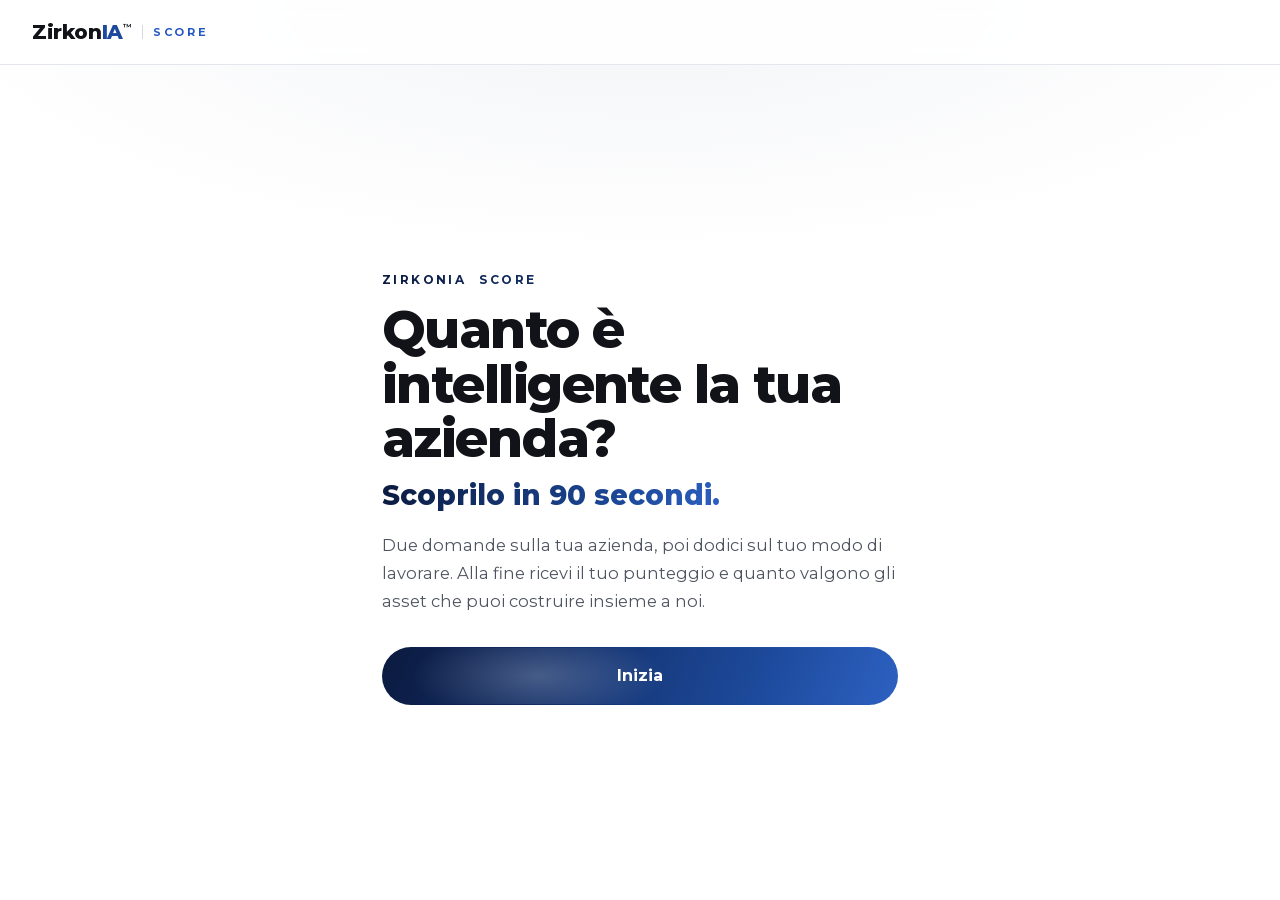
==== commit 5d39051a: "ZirkonIA Score: profilo, asset proporzionati, nuovo design orientato alla consulenza - Profilo inizi" ====
--- a/quiz/index.html
+++ b/quiz/index.html
@@ -6,7 +6,22 @@
 <title>ZirkonIA Score | Quanto è intelligente la tua azienda?</title>
 <meta name="description" content="Dodici domande, 90 secondi: scopri lo ZirkonIA Score della tua azienda e quanto puoi recuperare con un second brain.">
 <meta name="robots" content="noindex">
-<meta name="theme-color" content="#070a12">
+<link rel="canonical" href="https://zirkonia.ai/quiz/">
+<meta property="og:type" content="website">
+<meta property="og:site_name" content="ZirkonIA">
+<meta property="og:locale" content="it_IT">
+<meta property="og:url" content="https://zirkonia.ai/quiz/">
+<meta property="og:title" content="ZirkonIA Score | Quanto è intelligente la tua azienda?">
+<meta property="og:description" content="Dodici domande, 90 secondi: scopri lo ZirkonIA Score della tua azienda e quanto puoi recuperare con un second brain.">
+<meta property="og:image" content="https://zirkonia.ai/og-image.png">
+<meta property="og:image:width" content="1200">
+<meta property="og:image:height" content="630">
+<meta property="og:image:alt" content="ZirkonIA, Your Limitless brain: il secondo cervello di Com &amp; Key Experience">
+<meta name="twitter:card" content="summary_large_image">
+<meta name="twitter:title" content="ZirkonIA Score | Quanto è intelligente la tua azienda?">
+<meta name="twitter:description" content="Dodici domande, 90 secondi: scopri lo ZirkonIA Score della tua azienda e quanto puoi recuperare con un second brain.">
+<meta name="twitter:image" content="https://zirkonia.ai/og-image.png">
+<meta name="theme-color" content="#ffffff">
 <link rel="icon" href="../favicon.ico" sizes="any">
 <link rel="apple-touch-icon" href="../apple-touch-icon.png">
 <link rel="stylesheet" href="../fonts.css">
@@ -26,8 +41,25 @@
     <span class="qz-kicker">ZirkonIA<sup class="tm">™</sup> Score</span>
     <h1 id="intro-title" class="qz-title" tabindex="-1">Quanto è intelligente la tua azienda?</h1>
     <p class="qz-sub"><em>Scoprilo in 90 secondi.</em></p>
-    <p class="qz-text">Dodici domande, una risposta per ciascuna. Alla fine ricevi il tuo punteggio e quanto puoi recuperare insieme a noi.</p>
+    <p class="qz-text">Due domande sulla tua azienda, poi dodici sul tuo modo di lavorare. Alla fine ricevi il tuo punteggio e quanto valgono gli asset che puoi costruire insieme a noi.</p>
     <button type="button" class="qz-btn qz-btn-primary" id="startBtn">Inizia</button>
+  </section>
+
+  <!-- Profilo: settore e dimensione (non cambiano il punteggio, personalizzano il report) -->
+  <section class="qz-screen" data-screen="profile" aria-labelledby="profile-title">
+    <span class="qz-kicker">Prima di iniziare</span>
+    <h2 id="profile-title" class="qz-q qz-profile-title" tabindex="-1">Raccontaci la tua azienda</h2>
+    <p class="qz-profile-sub">Ci serve per darti esempi e valori sulla tua realtà.</p>
+    <fieldset class="qz-fieldset">
+      <legend>In che settore lavori?</legend>
+      <div class="qz-chips" id="sectorChips"></div>
+    </fieldset>
+    <fieldset class="qz-fieldset">
+      <legend>Quante persone lavorano in azienda, te compreso?</legend>
+      <div class="qz-chips qz-chips-size" id="sizeChips"></div>
+    </fieldset>
+    <button type="button" class="qz-btn qz-btn-primary" id="profileNext" disabled>Inizia le domande <span aria-hidden="true">→</span></button>
+    <button type="button" class="qz-back" id="profileBack">← Indietro</button>
   </section>
 
   <!-- Schermate 1-12: domande (riempite da quiz.js) -->
@@ -54,7 +86,7 @@
     <div class="qz-teaser">
       <div class="qz-ring" role="img" aria-label="Il tuo punteggio oggi">
         <svg viewBox="0 0 120 120" aria-hidden="true">
-          <defs><linearGradient id="ringGrad" x1="0" y1="0" x2="1" y2="1"><stop offset="0" stop-color="#4d7fff"/><stop offset="1" stop-color="#7fb0ff"/></linearGradient></defs>
+          <defs><linearGradient id="ringGrad" x1="0" y1="0" x2="1" y2="1"><stop offset="0" stop-color="#0b1a3f"/><stop offset=".45" stop-color="#1d4a9c"/><stop offset="1" stop-color="#4f8df5"/><animateTransform attributeName="gradientTransform" type="rotate" from="0 .5 .5" to="360 .5 .5" dur="9s" repeatCount="indefinite"/></linearGradient></defs>
           <circle class="qz-ring-bg" cx="60" cy="60" r="52"/>
           <circle class="qz-ring-pot" id="ringPot" cx="60" cy="60" r="52"/>
           <circle class="qz-ring-now" id="ringNow" cx="60" cy="60" r="52"/>
@@ -83,7 +115,7 @@
     <div class="qz-consult" aria-labelledby="consult-title">
       <div class="qz-consult-glow" aria-hidden="true"></div>
       <div class="qz-consult-top">
-        <span class="qz-badge">Gratuita</span>
+        <span class="qz-badge">Gratuita</span><span class="qz-chip">60 minuti</span>
         <span class="qz-consult-ico" aria-hidden="true"><svg viewBox="0 0 24 24" width="22" height="22" fill="none" stroke="currentColor" stroke-width="1.7" stroke-linecap="round" stroke-linejoin="round"><circle cx="9" cy="8" r="3.2"/><circle cx="17" cy="9.5" r="2.6"/><path d="M3 20c0-3.3 2.7-6 6-6s6 2.7 6 6"/><path d="M15 14.6c.6-.2 1.3-.3 2-.3 2.8 0 4.5 2 4.5 5"/></svg></span>
       </div>
       <p class="qz-consult-eyebrow">In più, per te</p>
@@ -94,6 +126,7 @@
         <li><span class="qz-check-ico" aria-hidden="true"><svg viewBox="0 0 24 24" width="14" height="14" fill="none" stroke="currentColor" stroke-width="2.4" stroke-linecap="round" stroke-linejoin="round"><path d="m5 12 5 5 9-10"/></svg></span><div><b>Scegliamo le priorità</b>Gli asset che danno più valore alla tua azienda, nell'ordine giusto.</div></li>
         <li><span class="qz-check-ico" aria-hidden="true"><svg viewBox="0 0 24 24" width="14" height="14" fill="none" stroke="currentColor" stroke-width="2.4" stroke-linecap="round" stroke-linejoin="round"><path d="m5 12 5 5 9-10"/></svg></span><div><b>Quantifichiamo l'impatto sulla tua realtà</b>Più margine, più tempo per te, meno costi ed errori: misurato sul tuo caso.</div></li>
       </ul>
+      <p class="qz-scarcity"><span class="qz-live" aria-hidden="true"></span><span>Ogni settimana apriamo solo <strong>10 consulenze</strong>.</span></p>
       <p class="qz-consult-foot"><span class="qz-avatars" aria-hidden="true"><i>F</i><i>C</i></span>Con Federico e Cristiano del team ZirkonIA™</p>
     </div>
 
@@ -119,7 +152,8 @@
     <button type="button" class="qz-back" id="formBackBtn">← Indietro</button>
   </section>
 
-  <!-- Schermata 14: risultato -->
+  <!-- Schermata 14: risultato. Ordine pensato per portare alla consulenza:
+       risultato → punti da recuperare → consulenza personalizzata → assaggio del report → email -->
   <section class="qz-screen" data-screen="result" aria-labelledby="result-title">
     <span class="qz-kicker qz-kicker-ok">✓ Risultato sbloccato</span>
     <p class="qz-congrats-pre qz-hello" id="resHello"></p>
@@ -127,38 +161,62 @@
     <p class="qz-congrats-sub" id="archSub"></p>
 
     <div class="qz-card qz-result-card">
+      <p class="qz-gap-big" id="gapText"></p>
       <div class="qz-scale" aria-hidden="true">
         <div class="qz-scale-track">
           <div class="qz-scale-now" id="barNow"></div>
           <div class="qz-scale-gap" id="barGap"></div>
         </div>
+        <div class="qz-scale-tip" aria-hidden="true"></div>
         <div class="qz-marker qz-marker-now" id="mkNow"><b id="scoreNow">0</b><span>Oggi</span></div>
         <div class="qz-marker qz-marker-pot" id="mkPot"><b id="scorePot">0</b><span>Con ZirkonIA</span></div>
         <div class="qz-scale-ends"><span>0</span><span>100</span></div>
       </div>
       <p class="sr-only" id="scoreText"></p>
-      <p class="qz-gap" id="gapText"></p>
+    </div>
+
+    <div class="qz-consult qz-consult-cta" id="consultMain">
+      <div class="qz-consult-glow" aria-hidden="true"></div>
+      <div class="qz-consult-top"><span class="qz-badge">Gratuita</span><span class="qz-chip">60 minuti · one-to-one</span></div>
+      <h3 class="qz-consult-title" id="ctaTitle">Recuperiamoli insieme.</h3>
+      <p class="qz-consult-sub">Una consulenza dedicata alla tua azienda, costruita sul tuo ZirkonIA<sup class="tm">™</sup> Score.</p>
+      <ul class="qz-consult-list">
+        <li><span class="qz-check-ico" aria-hidden="true"><svg viewBox="0 0 24 24" width="14" height="14" fill="none" stroke="currentColor" stroke-width="2.4" stroke-linecap="round" stroke-linejoin="round"><path d="m5 12 5 5 9-10"/></svg></span><div><b>Leggiamo il tuo risultato</b>Dimensione per dimensione: da dove parti e dove puoi arrivare.</div></li>
+        <li><span class="qz-check-ico" aria-hidden="true"><svg viewBox="0 0 24 24" width="14" height="14" fill="none" stroke="currentColor" stroke-width="2.4" stroke-linecap="round" stroke-linejoin="round"><path d="m5 12 5 5 9-10"/></svg></span><div><b>Scegliamo le priorità</b>Gli asset che danno più valore alla tua azienda, nell’ordine giusto.</div></li>
+        <li><span class="qz-check-ico" aria-hidden="true"><svg viewBox="0 0 24 24" width="14" height="14" fill="none" stroke="currentColor" stroke-width="2.4" stroke-linecap="round" stroke-linejoin="round"><path d="m5 12 5 5 9-10"/></svg></span><div><b>Esci con un percorso concreto</b>I passi per recuperare i tuoi punti, misurati sulla tua realtà.</div></li>
+      </ul>
+      <p class="qz-scarcity"><span class="qz-live" aria-hidden="true"></span><span>Ogni settimana apriamo solo <strong>10 consulenze</strong>.</span></p>
+      <a class="qz-btn qz-btn-primary qz-btn-glow qz-btn-book" id="bookBtn" href="#" target="_blank" rel="noopener">Prenota la consulenza <span aria-hidden="true">→</span></a>
+      <p class="qz-consult-foot"><span class="qz-avatars" aria-hidden="true"><i>F</i><i>C</i></span>Con Federico e Cristiano del team ZirkonIA™</p>
     </div>
 
     <p class="qz-section-kicker">Un assaggio del tuo report</p>
     <ul class="qz-hints" id="hints"></ul>
 
+    <div class="qz-assets" id="assetsBox" hidden>
+      <div class="qz-assets-head">
+        <div><small id="assetsFor">Cosa costruiresti con ZirkonIA</small><b id="assetsTitle"></b></div>
+        <span class="qz-assets-total" id="assetsTotal"></span>
+      </div>
+      <ul class="qz-assets-list" id="assetsList"></ul>
+      <p class="qz-assets-note">Valore di mercato stimato per un’azienda della tua dimensione. L’impatto sulla tua performance lo quantifichiamo insieme, nella consulenza.</p>
+    </div>
+    <p class="qz-hints-more">Il resto lo leggiamo insieme nella consulenza.</p>
+
     <div class="qz-mail" id="mailCard">
-      <span class="qz-ico" aria-hidden="true"><svg viewBox="0 0 24 24" width="22" height="22" fill="none" stroke="currentColor" stroke-width="1.7" stroke-linecap="round" stroke-linejoin="round"><rect x="3" y="5" width="18" height="14" rx="2"/><path d="m3 7 9 6 9-6"/></svg></span>
+      <span class="qz-ico" aria-hidden="true"><svg viewBox="0 0 24 24" width="20" height="20" fill="none" stroke="currentColor" stroke-width="1.7" stroke-linecap="round" stroke-linejoin="round"><rect x="3" y="5" width="18" height="14" rx="2"/><path d="m3 7 9 6 9-6"/></svg></span>
       <div>
-        <b>Controlla la tua email</b>
+        <b id="mailTitle">Controlla la tua email</b>
         <span id="mailText">Ti abbiamo inviato il report completo.</span>
-        <small>Non lo trovi? Guarda anche in Spam o in Promozioni.</small>
+        <small id="mailHint">Non lo trovi? Guarda anche in Spam o in Promozioni.</small>
+        <button type="button" class="qz-mail-retry" id="mailRetry" hidden>Riprova l’invio</button>
         <small class="qz-mail-test" id="mailTest" hidden>Anteprima: l’invio non è ancora collegato.</small>
       </div>
     </div>
 
-    <div class="qz-consult qz-consult-cta">
-      <div class="qz-consult-glow" aria-hidden="true"></div>
-      <div class="qz-consult-top"><span class="qz-badge">Gratuita</span></div>
-      <h3 class="qz-consult-title">Il prossimo passo:<br><span class="qz-hl">consulenza one-to-one</span></h3>
-      <p class="qz-consult-sub">Leggiamo insieme il tuo risultato e trasformiamo i punti da recuperare in un percorso concreto.</p>
-      <a class="qz-btn qz-btn-primary qz-btn-glow" id="bookBtn" href="#" target="_blank" rel="noopener">Prenota la tua consulenza <span aria-hidden="true">→</span></a>
+    <!-- pulsante fisso su telefono: compare quando il riquadro della consulenza non è visibile -->
+    <div class="qz-sticky" id="stickyBook" aria-hidden="true">
+      <a class="qz-btn qz-btn-primary qz-btn-book" id="bookBtn2" href="#" target="_blank" rel="noopener" tabindex="-1">Prenota la consulenza gratuita <span aria-hidden="true">→</span></a>
     </div>
   </section>
 
@@ -174,7 +232,8 @@
     <p><strong>Titolare del trattamento</strong>: CristianoGMusa di Giuseppe Musa (P.IVA 03643440922), Via Salvatore Cambosu, 42 - 09047 Selargius (CA), marchio commerciale Com &amp; Key Experience, che offre ZirkonIA™. Contatti: communikeyexperience@gmail.com, PEC cristianogmusa@postecert.it.</p>
     <p><strong>Dati raccolti</strong>: nome, azienda, email, cellulare e le risposte alle dodici domande, con il punteggio calcolato.</p>
     <p><strong>Perché</strong>: inviarti il report con il tuo ZirkonIA™ Score e ricontattarti per proporti la consulenza gratuita collegata al risultato. Base giuridica: il tuo consenso e le misure precontrattuali adottate su tua richiesta (art. 6.1.a e 6.1.b GDPR). Non usiamo i dati per pubblicità di terzi e non li vendiamo.</p>
-    <p><strong>Chi li tratta</strong>: Google (Fogli, Drive e Gmail), dove salviamo le risposte e da cui inviamo il report; GitHub, che ospita la pagina. Questi fornitori possono trattare i dati anche negli Stati Uniti, con le garanzie previste dal GDPR.</p>
+    <p><strong>Chi li tratta</strong>: Google (Fogli, Drive e Gmail), dove salviamo le risposte e da cui inviamo il report; GitHub, che ospita la pagina; WhatsApp (Meta), se scegli di scriverci per prenotare la consulenza. Questi fornitori possono trattare i dati anche negli Stati Uniti, con le garanzie previste dal GDPR.</p>
+    <p><strong>Cookie</strong>: il quiz non installa cookie e non salva nulla sul tuo dispositivo; i dati partono solo quando premi il pulsante finale.</p>
     <p><strong>Per quanto tempo</strong>: se non nasce una collaborazione, al massimo 24 mesi dall’ultimo contatto.</p>
     <p><strong>I tuoi diritti</strong>: accesso, correzione, cancellazione, limitazione, opposizione, portabilità e revoca del consenso in qualsiasi momento, scrivendo ai contatti sopra. Puoi anche presentare reclamo al Garante per la protezione dei dati personali.</p>
   </div>
--- a/quiz/quiz.css
+++ b/quiz/quiz.css
@@ -1,163 +1,185 @@
-/* ZirkonIA Score: stile mobile-first, palette e caratteri del sito zirkonia.ai */
+/* ZirkonIA Score: stile mobile-first, allineato al blocco chiaro del sito zirkonia.ai
+   (fondo bianco e grigio chiaro, Montserrat, pulsanti neri arrotondati, accento blu ZirkonIA). */
 :root{
-  --bg:#070a12; --bg-2:#0c1120;
-  --ink:#eef2fa; --ink-dim:#8b93a8; --ink-faint:#5c637a;
-  --silver:#c7d0e0; --glow:#4d7fff; --glow-2:#7fb0ff;
-  --line:rgba(140,155,185,0.14); --line-2:rgba(140,155,185,0.28);
-  --gold:#ffb84d;
+  --bg:#ffffff; --soft:#f3f4f7; --soft-2:#eceef3;
+  --ink:#111318; --text:#4f5461; --faint:#8a8f9b;
+  --line:#e3e6ec; --line-2:#d3d7df;
+  --blue:#2457c5; --blue-deep:#1d4a9c; --blue-soft:#eaf0fd; --blue-light:#8fb4ff;
+  --warm:#e0622b; --warm-soft:#fdf0ea;
+  --ok:#1f9d63; --ok-soft:#e9f7f0;
+  --dark:#111318;
 }
 *{ margin:0; padding:0; box-sizing:border-box; }
-html,body{ background:var(--bg); color:var(--ink); font-family:'Inter',sans-serif; min-height:100%; -webkit-text-size-adjust:100%; }
+html,body{ background:var(--bg); color:var(--ink); font-family:'Montserrat','Inter',sans-serif; min-height:100%; -webkit-text-size-adjust:100%; }
 body{
   min-height:100vh; min-height:100dvh; display:flex; flex-direction:column;
-  background: radial-gradient(ellipse 90% 55% at 50% 0%, rgba(60,90,180,0.18), transparent 70%), var(--bg);
-}
-::selection{ background:rgba(77,127,255,0.35); }
-em{ font-family:'Fraunces',serif; font-style:italic; font-weight:400; color:var(--glow-2); }
-sup.tm{ font-size:.42em; font-weight:500; line-height:1; vertical-align:baseline; position:relative; top:-1.05em; margin-left:.08em; }
+  background:radial-gradient(ellipse 80% 40% at 50% 0%, var(--soft), transparent 70%), var(--bg);
+}
+::selection{ background:rgba(36,87,197,0.18); }
+em{ font-style:normal; font-weight:800; color:var(--blue); }
+sup.tm{ font-size:.42em; font-weight:600; line-height:1; vertical-align:baseline; position:relative; top:-1.05em; margin-left:.08em; }
 .sr-only{ position:absolute; width:1px; height:1px; padding:0; margin:-1px; overflow:hidden; clip:rect(0,0,0,0); white-space:nowrap; border:0; }
-:focus-visible{ outline:2px solid var(--glow-2); outline-offset:3px; border-radius:4px; }
+:focus-visible{ outline:2px solid var(--blue); outline-offset:3px; border-radius:6px; }
 
 /* nav */
-.qz-nav{ display:flex; align-items:center; gap:10px; padding:18px 22px; border-bottom:1px solid rgba(140,155,185,0.1); }
-.qz-logo{ font-family:'Space Grotesk',sans-serif; font-weight:700; font-size:19px; letter-spacing:-0.01em; color:var(--silver); text-decoration:none; }
-.qz-logo .ia{ color:#fff; }
-.qz-nav-label{ font-size:11px; font-weight:600; letter-spacing:.28em; text-transform:uppercase; color:var(--ink-faint); padding-left:10px; border-left:1px solid var(--line-2); }
+.qz-nav{ display:flex; align-items:center; gap:10px; padding:18px 22px; background:rgba(255,255,255,.85); border-bottom:1px solid var(--line); backdrop-filter:blur(10px); }
+.qz-logo{ font-weight:800; font-size:20px; letter-spacing:-0.02em; color:var(--ink); text-decoration:none; }
+.qz-logo .ia{ color:var(--blue-deep); }
+.qz-nav-label{ font-size:11px; font-weight:700; letter-spacing:.24em; text-transform:uppercase; color:var(--blue); padding-left:10px; border-left:1px solid var(--line-2); }
 
 /* schermate */
-.qz-main{ flex:1; width:100%; max-width:560px; margin:0 auto; padding:28px 22px 40px; display:flex; }
+.qz-main{ flex:1; width:100%; max-width:560px; margin:0 auto; padding:28px 22px 44px; display:flex; }
 .qz-screen{ display:none; width:100%; flex-direction:column; }
 .qz-screen.is-active{ display:flex; animation:qzIn .32s ease both; }
 .qz-screen[data-screen="intro"]{ justify-content:center; min-height:70vh; }
 @keyframes qzIn{ from{ opacity:0; transform:translateY(12px); } to{ opacity:1; transform:none; } }
 
-.qz-kicker{ display:block; font-size:12px; font-weight:600; letter-spacing:.28em; text-transform:uppercase; color:var(--ink-dim); margin-bottom:18px; }
-.qz-title{ font-family:'Space Grotesk',sans-serif; font-weight:500; font-size:clamp(34px,9vw,48px); line-height:1.1; letter-spacing:-0.01em; outline:none; }
+.qz-kicker{ display:block; font-size:12px; font-weight:700; letter-spacing:.2em; text-transform:uppercase; color:var(--blue); margin-bottom:16px; }
+.qz-title{ font-weight:800; font-size:clamp(36px,9.6vw,52px); line-height:1.05; letter-spacing:-0.03em; outline:none; }
 .qz-title-sm{ font-size:clamp(28px,7.5vw,38px); }
-.qz-sub{ margin-top:14px; font-size:clamp(24px,6.5vw,32px); line-height:1.2; }
-.qz-text{ margin-top:18px; font-size:16px; font-weight:300; line-height:1.7; color:var(--ink-dim); }
+.qz-sub{ margin-top:12px; font-size:clamp(22px,6vw,28px); line-height:1.2; }
+.qz-text{ margin-top:18px; font-size:16.5px; font-weight:400; line-height:1.7; color:var(--text); }
 
 /* bottoni */
 .qz-btn{
   display:block; width:100%; margin-top:32px; text-align:center; text-decoration:none;
-  font-family:'Inter',sans-serif; font-size:16px; font-weight:600; letter-spacing:.02em;
-  padding:18px 24px; min-height:56px; border-radius:4px; border:1px solid transparent; cursor:pointer;
-  transition:background .2s ease, transform .1s ease;
-}
-.qz-btn-primary{ background:var(--ink); color:var(--bg); }
-.qz-btn-primary:hover{ background:var(--glow-2); }
+  font-family:'Montserrat',sans-serif; font-size:16px; font-weight:700; letter-spacing:.01em;
+  padding:18px 24px; min-height:58px; border-radius:999px; border:1px solid transparent; cursor:pointer;
+  transition:background .2s ease, transform .15s ease, box-shadow .2s ease;
+}
+/* pulsante principale: sfumatura blu ZirkonIA → blu notte, con un bagliore che scorre lentamente */
+.qz-btn-primary{
+  position:relative; overflow:hidden; isolation:isolate; color:#fff;
+  background:linear-gradient(110deg, #0b1a3f 0%, var(--blue-deep) 30%, #3a74e0 50%, var(--blue-deep) 70%, #0b1a3f 100%);
+  background-size:250% 100%;
+  animation:qzFlow 9s ease-in-out infinite, qzHalo 4.5s ease-in-out infinite;
+}
+.qz-btn-primary::after{
+  content:""; position:absolute; inset:0; z-index:-1; pointer-events:none; border-radius:inherit;
+  background:radial-gradient(ellipse 35% 120% at var(--glint, 30%) 50%, rgba(255,255,255,.22), transparent 70%);
+  animation:qzGlint 9s ease-in-out infinite;
+}
+@property --glint{ syntax:'<percentage>'; inherits:false; initial-value:30%; }
+@keyframes qzFlow{ 0%,100%{ background-position:0% 50%; } 50%{ background-position:100% 50%; } }
+@keyframes qzGlint{ 0%,100%{ --glint:15%; } 50%{ --glint:85%; } }
+@keyframes qzHalo{
+  0%,100%{ box-shadow:0 12px 28px -14px rgba(29,74,156,.55), 0 0 0 0 rgba(58,116,224,0); }
+  50%{ box-shadow:0 16px 34px -12px rgba(29,74,156,.7), 0 0 26px 2px rgba(58,116,224,.28); }
+}
+.qz-btn-primary:hover{ filter:brightness(1.08); }
 .qz-btn-primary:active{ transform:scale(.985); }
 .qz-btn[disabled]{ opacity:.6; cursor:progress; }
 .qz-back{
   align-self:flex-start; margin-top:22px; padding:12px 4px; min-height:44px;
-  background:none; border:none; color:var(--ink-dim); font:500 15px 'Inter',sans-serif; cursor:pointer;
+  background:none; border:none; color:var(--text); font:600 15px 'Montserrat',sans-serif; cursor:pointer;
 }
 .qz-back:hover{ color:var(--ink); }
 .qz-back[hidden]{ display:none; }
 
 /* domande */
-.qz-progress{ height:4px; background:var(--line); border-radius:2px; overflow:hidden; }
-.qz-progress-bar{ height:100%; width:0; background:linear-gradient(90deg,var(--glow),var(--glow-2)); transition:width .35s ease; }
-.qz-meta{ display:flex; justify-content:space-between; gap:12px; margin:12px 0 22px; font-size:12px; font-weight:600; letter-spacing:.14em; text-transform:uppercase; color:var(--ink-faint); }
-.qz-meta #qCount{ flex:none; white-space:nowrap; }
-.qz-meta #qDim{ text-align:right; letter-spacing:.06em; }
+.qz-progress{ height:6px; background:var(--soft-2); border-radius:3px; overflow:hidden; }
+.qz-progress-bar{ height:100%; width:0; background:linear-gradient(90deg,var(--blue-deep),#4f8df5); border-radius:3px; transition:width .35s ease; }
+.qz-meta{ display:flex; justify-content:space-between; gap:12px; margin:12px 0 22px; font-size:12px; font-weight:700; letter-spacing:.12em; text-transform:uppercase; color:var(--faint); }
+.qz-meta #qCount{ flex:none; white-space:nowrap; color:var(--ink); }
+.qz-meta #qDim{ text-align:right; letter-spacing:.04em; color:var(--blue); }
 .qz-question{ transition:opacity .18s ease, transform .18s ease; }
 .qz-question.is-leaving{ opacity:0; transform:translateX(-18px); }
 .qz-question.is-entering{ opacity:0; transform:translateX(18px); }
-.qz-q{ font-family:'Space Grotesk',sans-serif; font-weight:500; font-size:clamp(21px,5.6vw,26px); line-height:1.3; outline:none; }
+.qz-q{ font-weight:800; font-size:clamp(22px,5.8vw,28px); line-height:1.25; letter-spacing:-0.015em; outline:none; }
 .qz-options{ display:flex; flex-direction:column; gap:10px; margin-top:22px; }
 .qz-opt{
   width:100%; text-align:left; min-height:60px; padding:15px 16px;
   display:flex; align-items:center; gap:14px;
-  background:rgba(140,155,185,0.06); color:var(--ink);
-  border:1px solid var(--line-2); border-radius:6px;
-  font:400 15.5px/1.45 'Inter',sans-serif; cursor:pointer;
-  transition:border-color .15s ease, background .15s ease;
+  background:#fff; color:var(--ink);
+  border:1.5px solid var(--line); border-radius:16px;
+  font:500 15.5px/1.45 'Montserrat',sans-serif; cursor:pointer;
+  box-shadow:0 1px 0 rgba(17,19,24,.03);
+  transition:border-color .15s ease, background .15s ease, box-shadow .15s ease;
   -webkit-tap-highlight-color:transparent;
 }
-.qz-opt .dot{ flex:none; width:20px; height:20px; border-radius:50%; border:1.5px solid var(--ink-faint); transition:all .15s ease; }
-.qz-opt:hover{ border-color:rgba(127,176,255,.55); }
-.qz-opt[aria-pressed="true"]{ border-color:var(--glow-2); background:rgba(77,127,255,0.16); }
-.qz-opt-unsure{ margin-top:4px; background:transparent; border-style:dashed; color:var(--silver); }
-.qz-opt[aria-pressed="true"] .dot{ border-color:var(--glow-2); background:var(--glow-2); box-shadow:inset 0 0 0 4px var(--bg); }
+.qz-opt .dot{ flex:none; width:22px; height:22px; border-radius:50%; border:2px solid var(--line-2); transition:all .15s ease; }
+.qz-opt:hover{ border-color:rgba(36,87,197,.45); box-shadow:0 6px 18px -10px rgba(36,87,197,.4); }
+.qz-opt[aria-pressed="true"]{ border-color:var(--blue); background:var(--blue-soft); }
+.qz-opt-unsure{ margin-top:4px; background:var(--soft); border-style:dashed; border-color:var(--line-2); color:var(--text); }
+.qz-opt[aria-pressed="true"] .dot{ border-color:var(--blue); background:var(--blue); box-shadow:inset 0 0 0 4px #fff; }
 
 /* apertura gratificante della schermata del form */
-.qz-congrats{ font-family:'Space Grotesk',sans-serif; font-weight:500; font-size:clamp(22px,6vw,28px); line-height:1.15; color:var(--silver); outline:none; }
+.qz-congrats{ font-weight:700; font-size:clamp(20px,5.6vw,26px); line-height:1.15; color:var(--text); outline:none; }
 .qz-congrats-pre{ display:block; }
-.qz-congrats-arch{ display:block; margin-top:4px; font-family:'Fraunces',serif; font-style:italic; font-weight:400; font-size:clamp(50px,15vw,72px); line-height:1;
-  color:#fff; text-shadow:0 0 22px rgba(127,176,255,.55), 0 0 50px rgba(77,127,255,.3); animation:qzPop .7s .15s cubic-bezier(.2,.9,.3,1.2) both; }
-@keyframes qzPop{ from{ opacity:0; transform:scale(.85) translateY(8px); } to{ opacity:1; transform:none; } }
-.qz-congrats-sub{ margin-top:12px; font-size:16px; line-height:1.55; color:var(--ink-dim); }
-.qz-ready{ margin-top:20px; font-size:12px; font-weight:600; letter-spacing:.2em; text-transform:uppercase; color:var(--glow-2); }
+.qz-congrats-arch{ display:block; margin-top:6px; font-weight:800; font-size:clamp(48px,14vw,70px); line-height:1; letter-spacing:-0.035em;
+  color:var(--blue-deep); animation:qzPop .7s .15s cubic-bezier(.2,.9,.3,1.2) both; }
+@keyframes qzPop{ from{ opacity:0; transform:scale(.88) translateY(8px); } to{ opacity:1; transform:none; } }
+.qz-congrats-sub{ margin-top:12px; font-size:16px; line-height:1.6; color:var(--text); }
+.qz-ready{ margin-top:22px; font-size:12px; font-weight:700; letter-spacing:.18em; text-transform:uppercase; color:var(--blue); }
 .qz-ready sup.tm{ top:-.6em; }
 
 /* anteprima del punteggio nella schermata del form */
 .qz-teaser{
-  display:flex; align-items:center; gap:20px; margin-top:12px; padding:18px;
-  border:1px solid var(--line-2); border-radius:8px;
-  background:radial-gradient(ellipse 80% 90% at 0% 50%, rgba(77,127,255,.16), transparent 70%), rgba(140,155,185,.04);
+  display:flex; align-items:center; gap:20px; margin-top:12px; padding:20px;
+  border-radius:22px; background:var(--soft);
 }
 .qz-ring{ position:relative; flex:none; width:124px; height:124px; }
 .qz-ring svg{ width:100%; height:100%; transform:rotate(-90deg); }
-.qz-ring circle{ fill:none; stroke-width:9; stroke-linecap:round; }
-.qz-ring-bg{ stroke:var(--line); }
-.qz-ring-pot{ stroke:rgba(127,176,255,.3); transition:stroke-dashoffset 1.2s .4s cubic-bezier(.2,.7,.2,1); }
-.qz-ring-now{ stroke:url(#ringGrad); filter:drop-shadow(0 0 6px rgba(127,176,255,.55)); transition:stroke-dashoffset 1.1s cubic-bezier(.2,.7,.2,1); }
+.qz-ring circle{ fill:none; stroke-width:10; stroke-linecap:round; }
+.qz-ring-bg{ stroke:#dfe3ea; }
+.qz-ring-pot{ stroke:rgba(36,87,197,.22); transition:stroke-dashoffset 1.2s .4s cubic-bezier(.2,.7,.2,1); }
+.qz-ring-now{ stroke:url(#ringGrad); transition:stroke-dashoffset 1.1s cubic-bezier(.2,.7,.2,1); }
 .qz-ring-num{ position:absolute; inset:0; display:flex; flex-direction:column; align-items:center; justify-content:center; }
-.qz-ring-num b{ font-family:'Space Grotesk',sans-serif; font-size:42px; font-weight:600; line-height:1; }
-.qz-ring-num span{ font-size:11px; color:var(--ink-dim); margin-top:3px; }
+.qz-ring-num b{ font-size:42px; font-weight:800; line-height:1; letter-spacing:-0.03em; color:var(--ink); }
+.qz-ring-num span{ font-size:11px; font-weight:600; color:var(--faint); margin-top:3px; }
 .qz-teaser-side{ min-width:0; flex:1; }
-.qz-teaser-label{ font-size:12px; font-weight:600; letter-spacing:.14em; text-transform:uppercase; color:var(--silver); }
+.qz-teaser-label{ font-size:12px; font-weight:700; letter-spacing:.14em; text-transform:uppercase; color:var(--ink); }
 .qz-locked{ list-style:none; margin-top:10px; }
-.qz-locked li{ white-space:nowrap; display:flex; justify-content:space-between; align-items:center; gap:8px; padding:6px 0; border-top:1px solid var(--line); font-size:13px; color:var(--ink-dim); }
-.qz-locked li span::before{ content:"🔒"; font-size:10px; margin-right:6px; opacity:.7; }
-.qz-blur{ font-family:'Space Grotesk',sans-serif; font-size:15px; font-weight:600; color:var(--glow-2); filter:blur(5px); user-select:none; white-space:nowrap; }
+.qz-locked li{ white-space:nowrap; display:flex; justify-content:space-between; align-items:center; gap:8px; padding:7px 0; border-top:1px solid var(--line-2); font-size:13px; font-weight:500; color:var(--text); }
+.qz-locked li span::before{ content:"🔒"; font-size:10px; margin-right:6px; opacity:.6; }
+.qz-blur{ font-size:15px; font-weight:800; color:var(--blue); filter:blur(5px); user-select:none; white-space:nowrap; }
+
 /* cosa ricevi: report + consulenza */
-.qz-section-kicker{ margin-top:30px; font-size:12px; font-weight:600; letter-spacing:.28em; text-transform:uppercase; color:var(--ink-dim); }
-.qz-report-card{ display:flex; align-items:center; gap:14px; margin-top:14px; padding:14px 16px; border:1px solid var(--line-2); border-radius:10px; background:rgba(140,155,185,.05); }
-.qz-report-card b{ display:block; font-size:15.5px; font-weight:600; color:var(--ink); }
-.qz-report-card span:not(.qz-ico){ display:block; margin-top:2px; font-size:13px; color:var(--ink-dim); }
-.qz-ico{ flex:none; width:42px; height:42px; display:flex; align-items:center; justify-content:center; border-radius:50%;
-  background:rgba(77,127,255,.14); border:1px solid rgba(127,176,255,.35); color:var(--glow-2); }
-
+.qz-section-kicker{ margin-top:32px; font-size:12px; font-weight:700; letter-spacing:.2em; text-transform:uppercase; color:var(--blue); }
+.qz-report-card{ display:flex; align-items:center; gap:14px; margin-top:14px; padding:16px 18px; border:1.5px solid var(--line); border-radius:18px; background:#fff; }
+.qz-report-card b{ display:block; font-size:15.5px; font-weight:700; color:var(--ink); }
+.qz-report-card span:not(.qz-ico){ display:block; margin-top:2px; font-size:13px; color:var(--text); }
+.qz-ico{ flex:none; width:44px; height:44px; display:flex; align-items:center; justify-content:center; border-radius:50%;
+  background:var(--blue-soft); color:var(--blue); }
+
+/* consulenza: scheda scura come «Company Brain» sul sito */
 .qz-consult{
-  position:relative; overflow:hidden; margin-top:14px; padding:22px 20px 20px; border-radius:14px;
-  background:linear-gradient(160deg, rgba(77,127,255,.22), rgba(12,17,32,.9) 45%, rgba(7,10,18,.95));
-  border:1px solid rgba(127,176,255,.45);
-  box-shadow:0 0 0 1px rgba(127,176,255,.08) inset, 0 18px 50px rgba(20,40,110,.45), 0 0 40px rgba(77,127,255,.18);
-}
-.qz-consult::before{ content:""; position:absolute; inset:-1px; border-radius:inherit; padding:1px; pointer-events:none;
-  background:linear-gradient(120deg, rgba(255,184,77,.0), rgba(255,184,77,.55), rgba(127,176,255,.0) 60%);
-  -webkit-mask:linear-gradient(#000 0 0) content-box, linear-gradient(#000 0 0); -webkit-mask-composite:xor; mask-composite:exclude;
-  animation:qzSheen 5s ease-in-out infinite; }
-@keyframes qzSheen{ 0%,100%{ opacity:.35; } 50%{ opacity:1; } }
-.qz-consult-glow{ position:absolute; width:220px; height:220px; right:-70px; top:-90px; border-radius:50%;
-  background:radial-gradient(circle, rgba(127,176,255,.35), transparent 65%); pointer-events:none; }
+  position:relative; overflow:hidden; margin-top:14px; padding:24px 22px 22px; border-radius:24px;
+  background:var(--dark); color:#fff;
+  box-shadow:0 22px 44px -24px rgba(17,19,24,.55);
+}
+.qz-consult::before{ content:none; }
+.qz-consult-glow{ position:absolute; width:240px; height:240px; right:-80px; top:-100px; border-radius:50%;
+  background:radial-gradient(circle, rgba(70,110,230,.45), transparent 65%); pointer-events:none; }
 .qz-consult > *:not(.qz-consult-glow){ position:relative; }
 .qz-nowrap{ white-space:nowrap; }
-.qz-hl{ color:var(--glow-2); text-shadow:0 0 18px rgba(127,176,255,.5); }
+.qz-hl{ color:var(--blue-light); }
 .qz-consult-top{ display:flex; justify-content:space-between; align-items:center; }
-.qz-badge{ display:inline-block; padding:6px 12px; border-radius:999px; font-size:12px; font-weight:700; letter-spacing:.16em; text-transform:uppercase;
-  color:#1a1206; background:linear-gradient(90deg,#ffcf7a,var(--gold)); box-shadow:0 0 18px rgba(255,184,77,.45); }
+.qz-badge{ display:inline-block; padding:7px 14px; border-radius:999px; font-size:12px; font-weight:800; letter-spacing:.14em; text-transform:uppercase;
+  color:#fff; background:var(--warm); }
 .qz-consult-ico{ width:46px; height:46px; display:flex; align-items:center; justify-content:center; border-radius:50%;
-  color:var(--ink); background:rgba(127,176,255,.18); border:1px solid rgba(127,176,255,.45); }
-.qz-consult-eyebrow{ margin-top:16px; font-size:12px; font-weight:600; letter-spacing:.22em; text-transform:uppercase; color:var(--glow-2); }
-.qz-consult-title{ margin-top:6px; font-family:'Space Grotesk',sans-serif; font-weight:600; font-size:clamp(27px,7.6vw,34px); line-height:1.08; letter-spacing:-0.01em; color:#fff; }
-.qz-consult-sub{ margin-top:8px; font-size:16px; line-height:1.5; color:var(--silver); }
-.qz-consult-list{ list-style:none; margin-top:18px; display:grid; gap:14px; }
-.qz-consult-list li{ display:flex; gap:12px; align-items:flex-start; font-size:14px; line-height:1.5; color:var(--ink-dim); }
-.qz-consult-list b{ display:block; font-size:15.5px; font-weight:600; color:var(--ink); margin-bottom:1px; }
+  color:#fff; background:rgba(255,255,255,.1); }
+.qz-consult-eyebrow{ margin-top:18px; font-size:12px; font-weight:700; letter-spacing:.18em; text-transform:uppercase; color:var(--blue-light); }
+.qz-consult-title{ margin-top:6px; font-weight:800; font-size:clamp(28px,7.8vw,36px); line-height:1.05; letter-spacing:-0.025em; color:#fff; }
+.qz-consult-sub{ margin-top:10px; font-size:16px; line-height:1.55; color:#c3c7d0; }
+.qz-consult-sub em{ color:#fff; }
+.qz-consult-list{ list-style:none; margin-top:20px; display:grid; gap:14px; }
+.qz-consult-list li{ display:flex; gap:12px; align-items:flex-start; font-size:14px; line-height:1.5; color:#b7bcc8; }
+.qz-consult-list b{ display:block; font-size:15.5px; font-weight:700; color:#fff; margin-bottom:1px; }
 .qz-check-ico{ flex:none; width:24px; height:24px; margin-top:1px; display:flex; align-items:center; justify-content:center; border-radius:50%;
-  color:#07101f; background:var(--glow-2); box-shadow:0 0 12px rgba(127,176,255,.55); }
-.qz-consult-foot{ display:flex; align-items:center; gap:10px; margin-top:20px; padding-top:16px; border-top:1px solid rgba(127,176,255,.2); font-size:13.5px; color:var(--silver); }
+  color:var(--dark); background:var(--blue-light); }
+.qz-consult-foot{ display:flex; align-items:center; gap:10px; margin-top:22px; padding-top:16px; border-top:1px solid rgba(255,255,255,.12); font-size:13.5px; color:#c3c7d0; }
 .qz-avatars{ display:flex; }
-.qz-avatars i{ width:30px; height:30px; display:flex; align-items:center; justify-content:center; border-radius:50%; font:600 13px 'Space Grotesk',sans-serif; font-style:normal;
-  color:var(--bg); background:var(--silver); border:2px solid #0c1120; }
-.qz-avatars i + i{ margin-left:-9px; background:var(--glow-2); }
-
-.qz-form-intro{ margin-top:30px; font-size:14.5px; line-height:1.55; color:var(--ink-dim); }
-.qz-form-intro b{ display:block; font-family:'Space Grotesk',sans-serif; font-size:21px; font-weight:500; color:var(--ink); margin-bottom:4px; }
-.qz-btn-glow{ box-shadow:0 0 0 1px rgba(127,176,255,.3), 0 10px 30px rgba(77,127,255,.35); }
+.qz-avatars i{ width:30px; height:30px; display:flex; align-items:center; justify-content:center; border-radius:50%; font:700 13px 'Montserrat',sans-serif; font-style:normal;
+  color:var(--dark); background:#fff; border:2px solid var(--dark); }
+.qz-avatars i + i{ margin-left:-9px; background:var(--blue-light); }
+.qz-consult .qz-btn-primary{ background:#fff; color:var(--ink); animation:none; box-shadow:none; }
+.qz-consult .qz-btn-primary::after{ content:none; }
+.qz-consult .qz-btn-primary:hover{ background:var(--blue-light); filter:none; }
+
+.qz-form-intro{ margin-top:32px; font-size:14.5px; line-height:1.6; color:var(--text); }
+.qz-form-intro b{ display:block; font-size:22px; font-weight:800; letter-spacing:-0.015em; color:var(--ink); margin-bottom:4px; }
+.qz-btn-glow{ }
 .qz-btn-glow span{ display:inline-block; margin-left:6px; transition:transform .2s ease; }
 .qz-btn-glow:hover span{ transform:translateX(4px); }
 @media (max-width:360px){ .qz-teaser{ gap:14px; padding:14px; } .qz-ring{ width:100px; height:100px; } }
@@ -165,51 +187,50 @@
 /* form */
 .qz-form{ margin-top:8px; }
 .qz-field{ display:block; margin-top:16px; }
-.qz-field span{ display:block; font-size:13px; font-weight:500; color:var(--silver); margin-bottom:7px; }
+.qz-field span{ display:block; font-size:13px; font-weight:700; color:var(--ink); margin-bottom:7px; }
 .qz-field input{
-  width:100%; min-height:52px; padding:14px; border-radius:4px;
-  background:rgba(140,155,185,0.07); border:1px solid var(--line-2); color:var(--ink);
-  font:400 16px 'Inter',sans-serif;
-}
-.qz-field input:focus{ outline:none; border-color:var(--glow-2); box-shadow:0 0 0 3px rgba(77,127,255,.25); }
-.qz-field input[aria-invalid="true"]{ border-color:#ff8a7a; }
+  width:100%; min-height:54px; padding:14px 16px; border-radius:14px;
+  background:#fff; border:1.5px solid var(--line-2); color:var(--ink);
+  font:500 16px 'Montserrat',sans-serif;
+}
+.qz-field input:focus{ outline:none; border-color:var(--blue); box-shadow:0 0 0 4px rgba(36,87,197,.14); }
+.qz-field input[aria-invalid="true"]{ border-color:#d64545; background:#fff6f6; }
 .qz-hp{ position:absolute; left:-9999px; width:1px; height:1px; overflow:hidden; }
-.qz-check{ display:flex; gap:12px; align-items:flex-start; margin-top:22px; font-size:14px; line-height:1.55; color:var(--ink-dim); cursor:pointer; }
-.qz-check input{ flex:none; width:22px; height:22px; margin-top:1px; accent-color:var(--glow); }
-.qz-link{ background:none; border:none; padding:0; color:var(--glow-2); font:inherit; text-decoration:underline; text-underline-offset:2px; cursor:pointer; }
-.qz-error{ margin-top:16px; font-size:14px; color:#ffb3a8; }
+.qz-check{ display:flex; gap:12px; align-items:flex-start; margin-top:22px; font-size:14px; line-height:1.55; color:var(--text); cursor:pointer; }
+.qz-check input{ flex:none; width:22px; height:22px; margin-top:1px; accent-color:var(--blue); }
+.qz-link{ background:none; border:none; padding:0; color:var(--blue); font:inherit; font-weight:700; text-decoration:underline; text-underline-offset:2px; cursor:pointer; }
+.qz-error{ margin-top:16px; font-size:14px; font-weight:600; color:#c23a3a; }
 
 /* risultato */
-.qz-archetype{ font-family:'Fraunces',serif; font-style:italic; font-weight:400; font-size:clamp(44px,13vw,64px); line-height:1; color:var(--ink); outline:none;
-  text-shadow:0 0 18px rgba(127,176,255,.35); }
-.qz-archetype-sub{ margin-top:14px; font-size:17px; font-weight:300; line-height:1.6; color:var(--silver); }
+.qz-archetype{ font-weight:800; font-size:clamp(44px,13vw,64px); line-height:1; letter-spacing:-0.035em; color:var(--blue-deep); outline:none; }
+.qz-archetype-sub{ margin-top:14px; font-size:17px; line-height:1.6; color:var(--text); }
 .qz-scale{ position:relative; margin:92px 0 6px; padding-bottom:34px; }
-.qz-scale-track{ position:relative; height:12px; border-radius:6px; background:var(--line); overflow:hidden; }
-.qz-scale-now{ position:absolute; left:0; top:0; bottom:0; width:0; background:var(--silver); border-radius:6px 0 0 6px; transition:width .9s cubic-bezier(.2,.7,.2,1); }
+.qz-scale-track{ position:relative; height:14px; border-radius:7px; background:#dfe3ea; overflow:hidden; }
+.qz-scale-now{ position:absolute; left:0; top:0; bottom:0; width:0; background:var(--ink); border-radius:7px 0 0 7px; transition:width .9s cubic-bezier(.2,.7,.2,1); }
 .qz-scale-gap{ position:absolute; top:0; bottom:0; left:0; width:0;
-  background:repeating-linear-gradient(135deg, rgba(127,176,255,.85) 0 6px, rgba(77,127,255,.55) 6px 12px);
-  box-shadow:0 0 14px rgba(127,176,255,.6); transition:left .9s cubic-bezier(.2,.7,.2,1), width .9s .35s cubic-bezier(.2,.7,.2,1); }
-.qz-marker{ position:absolute; bottom:46px; transform:translateX(-50%); display:flex; flex-direction:column; align-items:center; white-space:nowrap; transition:left .9s cubic-bezier(.2,.7,.2,1); left:0; }
-.qz-marker b{ font-family:'Space Grotesk',sans-serif; font-size:30px; font-weight:600; line-height:1; }
-.qz-marker span{ font-size:11px; font-weight:600; letter-spacing:.14em; text-transform:uppercase; color:var(--ink-dim); margin-top:4px; }
-.qz-marker::after{ content:""; width:1px; height:10px; background:currentColor; margin-top:5px; opacity:.6; }
-.qz-marker-now{ color:var(--silver); }
-.qz-marker-pot{ color:var(--glow-2); }
-.qz-marker-pot b{ text-shadow:0 0 14px rgba(127,176,255,.6); }
-.qz-scale-ends{ position:absolute; left:0; right:0; bottom:8px; display:flex; justify-content:space-between; font-size:11px; color:var(--ink-faint); }
+  background:repeating-linear-gradient(135deg, var(--blue) 0 6px, #4f8df5 6px 12px);
+  transition:left .9s cubic-bezier(.2,.7,.2,1), width .9s .35s cubic-bezier(.2,.7,.2,1); }
+.qz-marker{ position:absolute; bottom:48px; transform:translateX(-50%); display:flex; flex-direction:column; align-items:center; white-space:nowrap; transition:left .9s cubic-bezier(.2,.7,.2,1); left:0; }
+.qz-marker b{ font-size:32px; font-weight:800; line-height:1; letter-spacing:-0.03em; }
+.qz-marker span{ font-size:11px; font-weight:700; letter-spacing:.12em; text-transform:uppercase; color:var(--faint); margin-top:4px; }
+.qz-marker::after{ content:""; width:2px; height:10px; background:currentColor; margin-top:5px; opacity:.5; border-radius:1px; }
+.qz-marker-now{ color:var(--ink); }
+.qz-marker-pot{ color:var(--blue); }
+.qz-scale-ends{ position:absolute; left:0; right:0; bottom:8px; display:flex; justify-content:space-between; font-size:11px; font-weight:600; color:var(--faint); }
 .qz-gap{ font-size:16px; line-height:1.6; color:var(--ink); }
-.qz-gap strong{ color:var(--glow-2); font-weight:600; }
+.qz-gap strong{ color:var(--blue); font-weight:800; }
 .qz-sent{ margin-top:10px; }
 
 /* finestra privacy */
-.qz-dialog{ margin:auto; width:min(560px, calc(100% - 24px)); max-height:86vh; padding:0; border:1px solid var(--line-2); border-radius:8px; background:var(--bg-2); color:var(--ink); }
-.qz-dialog::backdrop{ background:rgba(3,5,10,.75); backdrop-filter:blur(4px); }
-.qz-dialog-head{ position:sticky; top:0; display:flex; justify-content:space-between; align-items:flex-start; gap:12px; padding:18px 18px 12px; background:var(--bg-2); border-bottom:1px solid var(--line); }
-.qz-dialog-head h2{ font:500 18px/1.3 'Space Grotesk',sans-serif; }
-.qz-close{ flex:none; width:40px; height:40px; background:none; border:1px solid var(--line-2); border-radius:4px; color:var(--ink); font-size:16px; cursor:pointer; }
-.qz-dialog-body{ padding:6px 18px 22px; }
-.qz-dialog-body p{ margin-top:12px; font-size:14px; line-height:1.65; color:var(--ink-dim); }
-.qz-dialog-body strong{ color:var(--ink); font-weight:600; }
+.qz-dialog{ margin:auto; width:min(560px, calc(100% - 24px)); max-height:86vh; padding:0; border:none; border-radius:22px; background:#fff; color:var(--ink); box-shadow:0 30px 60px -20px rgba(17,19,24,.45); }
+.qz-dialog::backdrop{ background:rgba(17,19,24,.45); backdrop-filter:blur(4px); }
+.qz-dialog-head{ position:sticky; top:0; display:flex; justify-content:space-between; align-items:flex-start; gap:12px; padding:20px 20px 14px; background:#fff; border-bottom:1px solid var(--line); }
+.qz-dialog-head h2{ font:800 18px/1.3 'Montserrat',sans-serif; letter-spacing:-0.01em; }
+.qz-close{ flex:none; width:40px; height:40px; background:var(--soft); border:none; border-radius:50%; color:var(--ink); font-size:15px; cursor:pointer; }
+.qz-close:hover{ background:var(--soft-2); }
+.qz-dialog-body{ padding:6px 20px 24px; }
+.qz-dialog-body p{ margin-top:12px; font-size:14px; line-height:1.65; color:var(--text); }
+.qz-dialog-body strong{ color:var(--ink); font-weight:700; }
 
 @media (min-width:700px){
   .qz-main{ padding-top:56px; }
@@ -220,30 +241,252 @@
 }
 
 /* schermata del risultato, in linea con quella del form */
-.qz-kicker-ok{ color:#8fe3b0; }
-.qz-hello{ font-family:'Space Grotesk',sans-serif; font-weight:500; font-size:clamp(22px,6vw,28px); color:var(--silver); }
+.qz-kicker-ok{ color:var(--ok); }
+.qz-hello{ font-weight:700; font-size:clamp(20px,5.6vw,26px); color:var(--text); }
 .qz-result-arch{ outline:none; }
-.qz-card{ margin-top:22px; padding:6px 18px 18px; border:1px solid var(--line-2); border-radius:10px;
-  background:radial-gradient(ellipse 80% 90% at 100% 0%, rgba(77,127,255,.16), transparent 70%), rgba(140,155,185,.04); }
-.qz-result-card .qz-scale{ margin-top:78px; }
+.qz-card{ margin-top:22px; padding:6px 20px 20px; border-radius:22px; background:var(--soft); }
+.qz-result-card .qz-scale{ margin-top:80px; }
 .qz-hints{ list-style:none; margin-top:14px; display:grid; gap:10px; }
-.qz-hints li{ display:flex; align-items:center; gap:12px; padding:12px 14px; border:1px solid var(--line-2); border-radius:10px; background:rgba(140,155,185,.05); }
+.qz-hints li{ display:flex; align-items:center; gap:12px; padding:14px 16px; border:1.5px solid var(--line); border-radius:16px; background:#fff; }
 .qz-hints li > div:first-child{ flex:1; min-width:0; }
-.qz-hints small{ display:block; font-size:11px; font-weight:600; letter-spacing:.12em; text-transform:uppercase; color:var(--ink-faint); }
-.qz-hints b{ display:block; margin-top:3px; font-size:14.5px; font-weight:500; line-height:1.35; color:var(--ink); }
-.qz-hint-bar{ flex:none; width:56px; height:6px; border-radius:3px; background:var(--line); overflow:hidden; }
-.qz-hint-bar i{ display:block; height:100%; background:linear-gradient(90deg,var(--glow),var(--glow-2)); }
-.qz-hint-num{ flex:none; width:28px; text-align:right; font:600 17px 'Space Grotesk',sans-serif; color:var(--glow-2); }
-.qz-hints li.qz-hint-assets{ border-color:rgba(255,184,77,.35); background:linear-gradient(90deg, rgba(255,184,77,.10), rgba(140,155,185,.04)); }
-.qz-hint-value{ flex:none; font:600 19px 'Space Grotesk',sans-serif; color:var(--gold); text-shadow:0 0 14px rgba(255,184,77,.4); }
-.qz-mail{ display:flex; gap:14px; align-items:flex-start; margin-top:22px; padding:16px; border-radius:10px;
-  border:1px solid rgba(143,227,176,.35); background:rgba(143,227,176,.07); }
-.qz-mail .qz-ico{ color:#8fe3b0; background:rgba(143,227,176,.12); border-color:rgba(143,227,176,.4); }
-.qz-mail b{ display:block; font-size:16px; color:var(--ink); }
-.qz-mail span:not(.qz-ico){ display:block; margin-top:3px; font-size:14px; line-height:1.5; color:var(--silver); word-break:break-word; }
-.qz-mail small{ display:block; margin-top:6px; font-size:12.5px; color:var(--ink-dim); }
-.qz-mail small.qz-mail-test{ color:var(--gold); }
+.qz-hints small{ display:block; font-size:11px; font-weight:700; letter-spacing:.12em; text-transform:uppercase; color:var(--faint); }
+.qz-hints b{ display:block; margin-top:3px; font-size:14.5px; font-weight:700; line-height:1.35; color:var(--ink); }
+.qz-hint-bar{ flex:none; width:56px; height:7px; border-radius:4px; background:var(--soft-2); overflow:hidden; }
+.qz-hint-bar i{ display:block; height:100%; background:linear-gradient(90deg,var(--blue-deep),#4f8df5); border-radius:4px; }
+.qz-hint-num{ flex:none; width:30px; text-align:right; font:800 17px 'Montserrat',sans-serif; color:var(--blue); }
+/* asset in euro: stesso rosso-arancio di «36 libri» e «3.000–4.000 €» sul sito */
+.qz-hints li.qz-hint-assets{ border-color:rgba(224,98,43,.3); background:var(--warm-soft); }
+.qz-hint-value{ flex:none; font:800 20px 'Montserrat',sans-serif; letter-spacing:-0.02em; color:var(--warm); }
+.qz-mail{ display:flex; gap:14px; align-items:flex-start; margin-top:22px; padding:18px; border-radius:18px;
+  border:1.5px solid rgba(31,157,99,.25); background:var(--ok-soft); }
+.qz-mail .qz-ico{ color:var(--ok); background:#fff; }
+.qz-mail b{ display:block; font-size:16px; font-weight:800; color:var(--ink); }
+.qz-mail span:not(.qz-ico){ display:block; margin-top:3px; font-size:14px; line-height:1.5; color:var(--text); word-break:break-word; }
+.qz-mail small{ display:block; margin-top:6px; font-size:12.5px; color:var(--faint); }
+.qz-mail small.qz-mail-test{ color:var(--warm); font-weight:600; }
 .qz-mail small[hidden]{ display:none; }
 .qz-consult-cta{ margin-top:22px; }
-.qz-consult-cta .qz-consult-title{ margin-top:14px; font-size:clamp(24px,6.6vw,30px); }
-.qz-consult-cta .qz-btn{ margin-top:20px; }
+.qz-consult-cta .qz-consult-title{ margin-top:16px; font-size:clamp(25px,6.8vw,32px); }
+.qz-consult-cta .qz-btn{ margin-top:22px; }
+
+/* stati dell'invio del report */
+.qz-mail.qz-mail-warn{ border-color:rgba(224,98,43,.35); background:var(--warm-soft); }
+.qz-mail.qz-mail-warn .qz-ico{ color:var(--warm); }
+.qz-mail-retry{ margin-top:12px; padding:11px 20px; min-height:44px; border-radius:999px; border:none;
+  background:var(--warm); color:#fff; font:700 14px 'Montserrat',sans-serif; cursor:pointer; }
+.qz-mail-retry[hidden]{ display:none; }
+
+/* =========================================================
+   Accenti blu animati, nello stesso linguaggio del pulsante:
+   sfumatura blu notte → blu ZirkonIA che scorre lentamente
+   ========================================================= */
+.qz-congrats-arch,
+.qz-kicker:not(.qz-kicker-ok),
+.qz-ready,
+.qz-section-kicker,
+.qz-sub em,
+.qz-marker-pot b,
+.qz-gap strong,
+.qz-hint-num,
+.qz-meta #qDim{
+  background:linear-gradient(110deg, #0b1a3f 0%, var(--blue-deep) 30%, #3a74e0 50%, var(--blue-deep) 70%, #0b1a3f 100%);
+  background-size:250% 100%;
+  -webkit-background-clip:text; background-clip:text;
+  color:transparent; -webkit-text-fill-color:transparent;
+  animation:qzFlow 9s ease-in-out infinite;
+}
+/* il livello: entra con il «pop» e poi respira con un alone blu */
+.qz-congrats-arch{
+  padding-bottom:.08em;
+  animation:qzPop .7s .15s cubic-bezier(.2,.9,.3,1.2) both, qzFlow 9s ease-in-out infinite, qzTextGlow 4.5s ease-in-out infinite;
+}
+@keyframes qzTextGlow{
+  0%,100%{ filter:drop-shadow(0 6px 14px rgba(29,74,156,.12)); }
+  50%{ filter:drop-shadow(0 8px 22px rgba(58,116,224,.38)); }
+}
+/* anello del punteggio: arco con bagliore che pulsa */
+.qz-ring-now{ animation:qzRingGlow 4.5s ease-in-out infinite; }
+@keyframes qzRingGlow{
+  0%,100%{ filter:drop-shadow(0 0 2px rgba(58,116,224,.25)); }
+  50%{ filter:drop-shadow(0 0 9px rgba(58,116,224,.65)); }
+}
+.qz-teaser{ position:relative; overflow:hidden; }
+.qz-teaser::before{
+  content:""; position:absolute; width:220px; height:220px; left:-60px; top:50%; transform:translateY(-50%);
+  border-radius:50%; pointer-events:none;
+  background:radial-gradient(circle, rgba(58,116,224,.16), transparent 65%);
+  animation:qzBreath 4.5s ease-in-out infinite;
+}
+.qz-teaser > *{ position:relative; }
+@keyframes qzBreath{ 0%,100%{ opacity:.55; } 50%{ opacity:1; } }
+/* barra del risultato: le righe del margine da recuperare scorrono */
+.qz-scale-gap{
+  background:repeating-linear-gradient(135deg, var(--blue-deep) 0 6px, #3a74e0 6px 12px);
+  background-size:34px 100%;
+  box-shadow:0 0 14px rgba(58,116,224,.45);
+  animation:qzStripes 2.4s linear infinite;
+}
+@keyframes qzStripes{ from{ background-position:0 0; } to{ background-position:34px 0; } }
+.qz-hint-bar i{
+  background:linear-gradient(110deg, #0b1a3f 0%, var(--blue-deep) 30%, #3a74e0 50%, var(--blue-deep) 70%, #0b1a3f 100%);
+  background-size:250% 100%; animation:qzFlow 9s ease-in-out infinite;
+}
+.qz-progress-bar{
+  background:linear-gradient(110deg, #0b1a3f 0%, var(--blue-deep) 30%, #3a74e0 50%, var(--blue-deep) 70%, #0b1a3f 100%);
+  background-size:250% 100%; animation:qzFlow 9s ease-in-out infinite;
+}
+
+/* =========================================================
+   Risultato orientato alla consulenza (2026-11-20)
+   ========================================================= */
+/* i punti da recuperare diventano il titolo del riquadro */
+.qz-gap-big{ margin-top:16px; font-weight:800; font-size:clamp(22px,6vw,28px); line-height:1.2; letter-spacing:-0.02em; color:var(--ink); }
+.qz-gap-big strong{
+  background:linear-gradient(110deg, #0b1a3f 0%, var(--blue-deep) 30%, #3a74e0 50%, var(--blue-deep) 70%, #0b1a3f 100%);
+  background-size:250% 100%; -webkit-background-clip:text; background-clip:text; color:transparent; -webkit-text-fill-color:transparent;
+  animation:qzFlow 9s ease-in-out infinite;
+}
+.qz-result-card .qz-scale{ margin-top:74px; }
+
+/* riquadro della consulenza: badge, durata, posti, pulsante blu animato */
+.qz-consult-top{ justify-content:flex-start; gap:8px; flex-wrap:wrap; }
+.qz-consult-top .qz-consult-ico{ margin-left:auto; }
+.qz-chip{ display:inline-block; padding:7px 12px; border-radius:999px; font-size:12px; font-weight:700; letter-spacing:.06em;
+  color:#fff; background:rgba(255,255,255,.12); }
+.qz-consult-cta{ margin-top:18px; }
+.qz-consult-cta .qz-consult-title{ font-size:clamp(26px,7vw,34px); }
+.qz-scarcity{ display:flex; align-items:center; gap:10px; margin-top:20px; padding:12px 14px; border-radius:14px;
+  background:rgba(255,255,255,.06); font-size:14px; line-height:1.4; color:#d8dbe2; }
+.qz-scarcity strong{ color:#fff; font-weight:800; }
+.qz-live{ flex:none; position:relative; width:10px; height:10px; border-radius:50%; background:#ff8a4c; }
+.qz-live::after{ content:""; position:absolute; inset:-5px; border-radius:50%; border:2px solid rgba(255,138,76,.55); animation:qzPing 2.2s ease-out infinite; }
+@keyframes qzPing{ from{ transform:scale(.5); opacity:1; } to{ transform:scale(1.6); opacity:0; } }
+/* il pulsante di prenotazione è quello blu animato, anche dentro il riquadro scuro */
+.qz-consult .qz-btn-primary.qz-btn-book, .qz-sticky .qz-btn-book{
+  color:#fff;
+  background:linear-gradient(110deg, #0b1a3f 0%, var(--blue-deep) 30%, #3a74e0 50%, var(--blue-deep) 70%, #0b1a3f 100%);
+  background-size:250% 100%;
+  animation:qzFlow 9s ease-in-out infinite, qzHaloDark 4.5s ease-in-out infinite;
+  box-shadow:0 0 0 1px rgba(143,180,255,.35) inset;
+}
+.qz-consult .qz-btn-primary.qz-btn-book::after{ content:""; }
+.qz-consult .qz-btn-primary.qz-btn-book:hover{ filter:brightness(1.12); }
+@keyframes qzHaloDark{
+  0%,100%{ box-shadow:0 0 0 1px rgba(143,180,255,.35) inset, 0 0 0 0 rgba(58,116,224,0); }
+  50%{ box-shadow:0 0 0 1px rgba(143,180,255,.5) inset, 0 0 30px 4px rgba(58,116,224,.45); }
+}
+.qz-consult-cta .qz-btn{ margin-top:18px; }
+
+/* report: il seguito si legge in consulenza */
+.qz-hints-more{ margin-top:12px; font-size:14px; font-weight:600; color:var(--text); }
+.qz-hints li.qz-hint-none{ border-color:rgba(36,87,197,.25); background:var(--blue-soft); }
+
+/* email: conferma discreta, in fondo */
+.qz-mail{ margin-top:26px; padding:14px 16px; gap:12px; align-items:center; }
+.qz-mail .qz-ico{ width:38px; height:38px; }
+.qz-mail b{ font-size:14.5px; }
+.qz-mail span:not(.qz-ico){ font-size:13.5px; }
+
+/* pulsante fisso su telefono */
+.qz-sticky{
+  position:fixed; left:0; right:0; bottom:0; z-index:40;
+  padding:12px 16px calc(12px + env(safe-area-inset-bottom));
+  background:linear-gradient(to top, rgba(255,255,255,.98) 60%, rgba(255,255,255,0));
+  transform:translateY(110%); transition:transform .35s cubic-bezier(.2,.7,.2,1);
+  pointer-events:none;
+}
+.qz-sticky.is-on{ transform:none; pointer-events:auto; }
+.qz-sticky .qz-btn{ margin-top:0; max-width:516px; margin-left:auto; margin-right:auto; }
+.qz-screen[data-screen="result"]{ padding-bottom:84px; }
+@media (min-width:700px){
+  .qz-sticky{ display:none; }
+  .qz-screen[data-screen="result"]{ padding-bottom:0; }
+}
+.qz-btn-book{ font-size:15.5px; padding-left:14px; padding-right:14px; white-space:nowrap; }
+@media (max-width:340px){ .qz-btn-book{ white-space:normal; } }
+
+/* =========================================================
+   Profilo (settore e dimensione) e asset per settore (2026-11-20)
+   ========================================================= */
+.qz-profile-title{ font-size:clamp(26px,7vw,34px); }
+.qz-profile-sub{ margin-top:8px; font-size:15.5px; line-height:1.55; color:var(--text); }
+.qz-fieldset{ border:none; margin-top:26px; }
+.qz-fieldset legend{ font-weight:800; font-size:16px; color:var(--ink); margin-bottom:12px; }
+.qz-chips{ display:flex; flex-wrap:wrap; gap:8px; }
+.qz-chip-opt{
+  min-height:44px; padding:10px 15px; border-radius:999px;
+  background:#fff; color:var(--ink); border:1.5px solid var(--line);
+  font:600 14.5px/1.25 'Montserrat',sans-serif; cursor:pointer; text-align:left;
+  transition:border-color .15s ease, background .15s ease, color .15s ease;
+  -webkit-tap-highlight-color:transparent;
+}
+.qz-chip-opt:hover{ border-color:rgba(36,87,197,.45); }
+.qz-chip-opt[aria-pressed="true"]{ background:var(--blue-deep); border-color:var(--blue-deep); color:#fff; }
+.qz-chips-size .qz-chip-opt{ flex:1 1 calc(33.333% - 8px); text-align:center; }
+@media (max-width:420px){ .qz-chips-size .qz-chip-opt{ flex-basis:calc(50% - 8px); } }
+.qz-btn[disabled].qz-btn-primary{ opacity:.35; cursor:not-allowed; animation:none; box-shadow:none; }
+
+/* asset da costruire, con valore ed esempio del settore */
+.qz-assets{ margin-top:12px; padding:18px; border-radius:20px; background:var(--warm-soft); border:1.5px solid rgba(224,98,43,.22); }
+.qz-assets[hidden]{ display:none; }
+.qz-assets-head{ display:flex; justify-content:space-between; align-items:flex-start; gap:12px; }
+.qz-assets-head small{ display:block; font-size:11px; font-weight:700; letter-spacing:.12em; text-transform:uppercase; color:var(--warm); }
+.qz-assets-head b{ display:block; margin-top:4px; font-size:17px; font-weight:800; line-height:1.25; color:var(--ink); }
+.qz-assets-total{ flex:none; font-weight:800; font-size:clamp(24px,6.6vw,30px); letter-spacing:-0.025em; color:var(--warm); white-space:nowrap; }
+.qz-assets-list{ list-style:none; margin-top:14px; display:grid; gap:8px; }
+.qz-assets-list li{ display:flex; justify-content:space-between; align-items:flex-start; gap:12px; padding:12px 14px; border-radius:14px; background:#fff; }
+.qz-assets-list b{ display:block; font-size:14.5px; font-weight:700; line-height:1.3; color:var(--ink); }
+.qz-assets-list span{ display:block; margin-top:3px; font-size:13px; line-height:1.45; color:var(--text); }
+.qz-assets-list em{ flex:none; font-style:normal; font-weight:800; font-size:15px; color:var(--warm); white-space:nowrap; -webkit-text-fill-color:currentColor; background:none; }
+.qz-assets-note{ margin-top:12px; font-size:12.5px; line-height:1.5; color:var(--text); }
+
+/* =========================================================
+   Recupero in scarlatto (2026-11-20): il rosso di «pesce rosso!»
+   per tutto ciò che si può recuperare; blu = ZirkonIA, nero = oggi
+   ========================================================= */
+:root{ --scarlet:#e3161b; --scarlet-2:#ff4a3d; --scarlet-deep:#a50d12; --scarlet-soft:#fdecec; }
+.qz-scale-track{ height:16px; border-radius:8px; }
+.qz-scale-now{ border-radius:8px 0 0 8px; }
+.qz-scale-gap{
+  background:repeating-linear-gradient(135deg, var(--scarlet) 0 7px, var(--scarlet-2) 7px 14px);
+  background-size:40px 100%;
+  box-shadow:0 0 16px rgba(227,22,27,.55);
+  animation:qzStripes 2.4s linear infinite, qzGapGlow 3s ease-in-out infinite;
+}
+@keyframes qzStripes{ from{ background-position:0 0; } to{ background-position:40px 0; } }
+@keyframes qzGapGlow{ 0%,100%{ filter:saturate(1) brightness(1); } 50%{ filter:saturate(1.15) brightness(1.12); } }
+/* punta luminosa dove arriva il potenziale */
+.qz-scale{ --pot:0%; }
+.qz-scale-tip{ position:absolute; top:-5px; left:var(--pot); width:26px; height:26px; margin-left:-13px; border-radius:50%; pointer-events:none;
+  background:radial-gradient(circle, rgba(255,74,61,.55), rgba(227,22,27,0) 70%); opacity:0; transition:left .9s .35s cubic-bezier(.2,.7,.2,1), opacity .4s 1.1s; animation:qzBreath 2.4s ease-in-out infinite; }
+.qz-scale.is-ready .qz-scale-tip{ opacity:1; }
+/* numeri e parole del recupero */
+.qz-marker-pot{ color:var(--scarlet); }
+.qz-marker-pot b,
+.qz-gap-big strong,
+.qz-hint-num{
+  background:linear-gradient(110deg, var(--scarlet-deep) 0%, var(--scarlet) 35%, var(--scarlet-2) 50%, var(--scarlet) 65%, var(--scarlet-deep) 100%);
+  background-size:250% 100%;
+  -webkit-background-clip:text; background-clip:text; color:transparent; -webkit-text-fill-color:transparent;
+  animation:qzFlow 7s ease-in-out infinite;
+}
+.qz-marker-pot span{ color:var(--scarlet); }
+.qz-marker-pot::after{ background:var(--scarlet); opacity:.8; }
+/* nei suggerimenti, «Il tuo punto di forza» resta blu: è ciò che hai già */
+.qz-hints li:first-child .qz-hint-num{
+  background:linear-gradient(110deg, #0b1a3f 0%, var(--blue-deep) 30%, #3a74e0 50%, var(--blue-deep) 70%, #0b1a3f 100%);
+  background-size:250% 100%; -webkit-background-clip:text; background-clip:text;
+}
+.qz-hints li:not(:first-child) .qz-hint-bar i{ background:linear-gradient(90deg, var(--scarlet-deep), var(--scarlet-2)); }
+.qz-result-card{ background:linear-gradient(160deg, var(--soft) 0%, var(--soft) 55%, var(--scarlet-soft) 100%); }
+
+/* =========================================================
+   Un solo colore caldo: tutti gli accenti seguono lo scarlatto
+   ========================================================= */
+:root{ --warm:var(--scarlet); --warm-soft:var(--scarlet-soft); }
+.qz-badge{ background:var(--scarlet); color:#fff; box-shadow:0 6px 16px -6px rgba(227,22,27,.6); }
+.qz-live{ background:var(--scarlet-2); }
+.qz-live::after{ border-color:rgba(255,74,61,.6); }
+.qz-assets{ border-color:rgba(227,22,27,.22); }
+.qz-hints li.qz-hint-assets{ border-color:rgba(227,22,27,.25); }
+.qz-mail.qz-mail-warn{ border-color:rgba(227,22,27,.3); }
